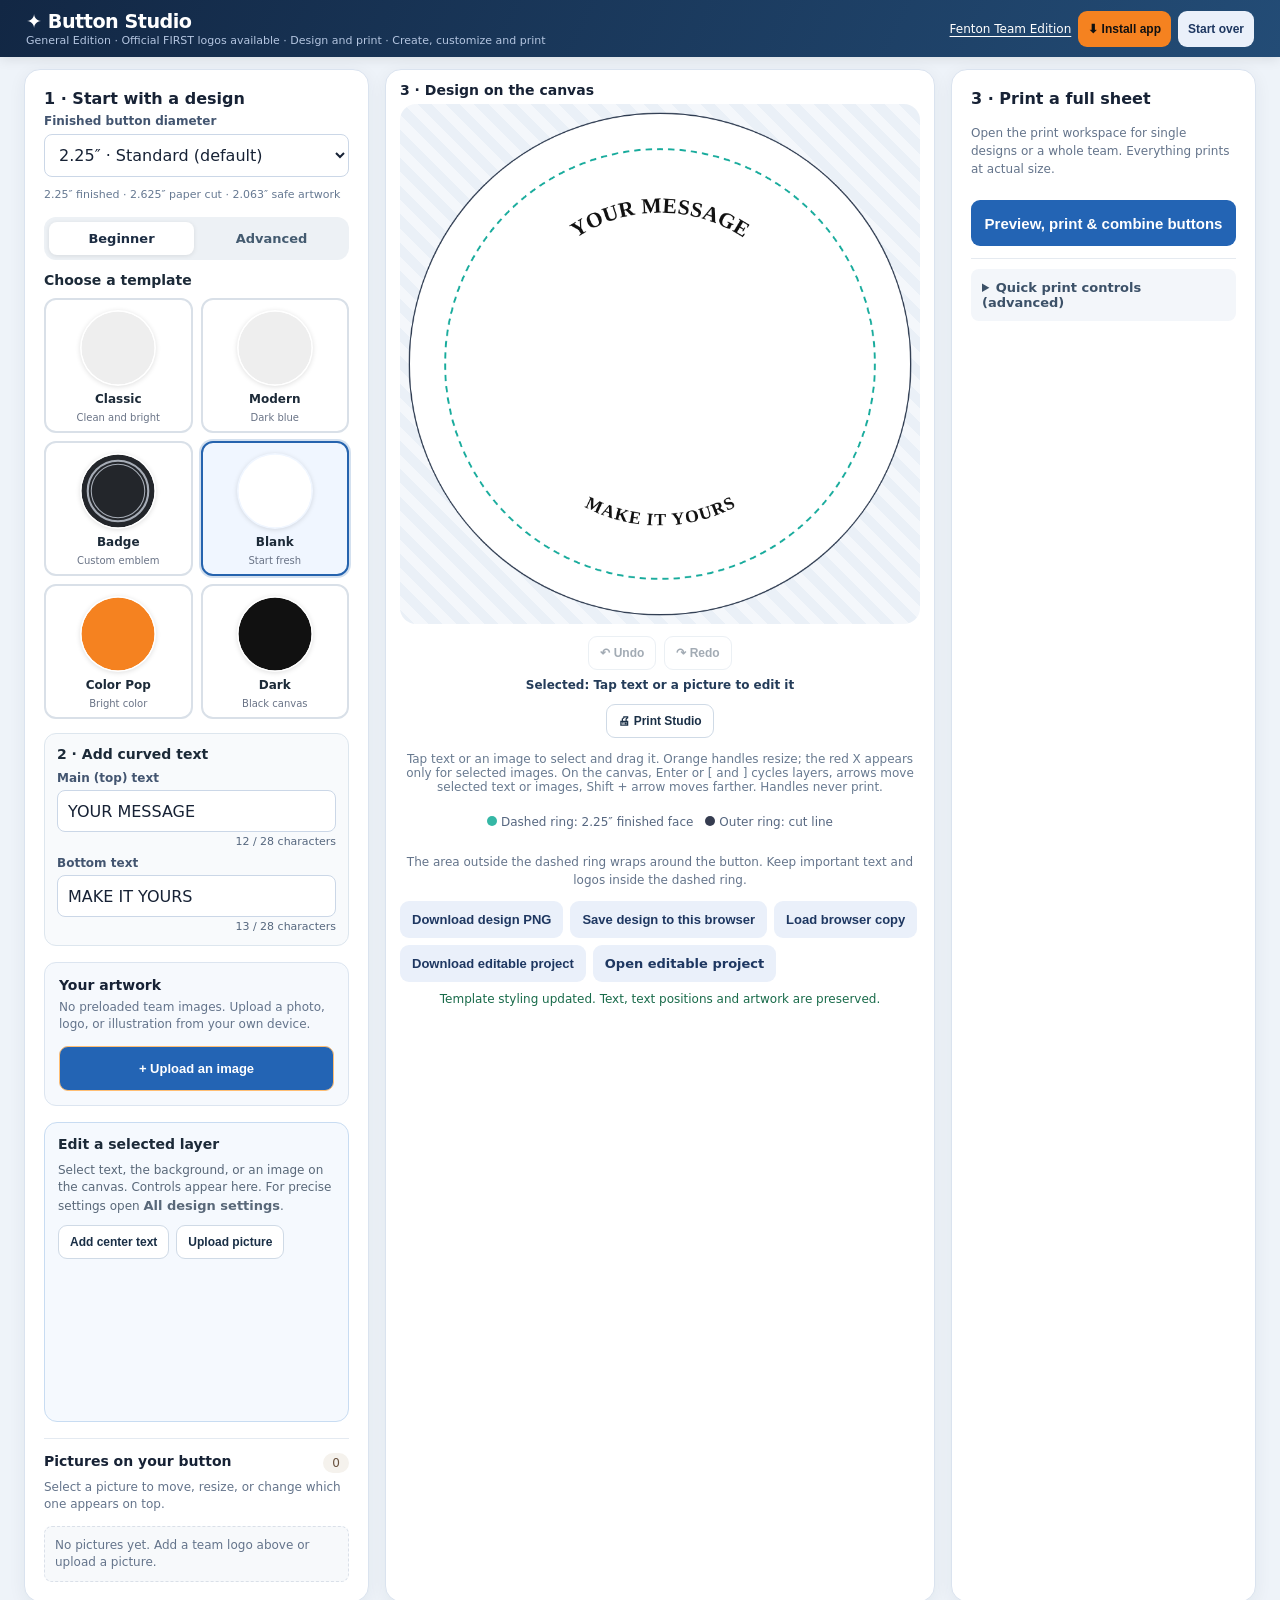
==== studio/index.html @ 6865d52f "Update tiger discovery UI assets and offline cache" ====
<!DOCTYPE html>
<html lang="en"><head><meta charset="UTF-8"><meta name="viewport" content="width=device-width,initial-scale=1"><title>Button Studio | Custom Button Designer</title><style>
:root{font-family:Inter,system-ui,-apple-system,Segoe UI,sans-serif;color:#172235;background:#f1f5fa}*{box-sizing:border-box}body{margin:0}header{background:#171717;color:white;padding:19px clamp(16px,4vw,56px);display:flex;justify-content:space-between;align-items:center;gap:12px}header b{font-size:22px;letter-spacing:-.5px}header small{display:block;color:#b4c5e0;margin-top:3px}.app{max-width:1380px;margin:auto;padding:24px;display:grid;grid-template-columns:320px minmax(340px,1fr) 300px;gap:18px}.panel{background:white;border:1px solid #dae3ef;border-radius:16px;padding:19px;box-shadow:0 4px 17px #102a4510}.panel h2{font-size:16px;margin:0 0 16px}.group{margin:0 0 16px}label{font-size:12px;font-weight:750;display:block;margin:0 0 6px;color:#435570}input,select{width:100%;font:inherit;border:1px solid #cbd7e7;border-radius:8px;background:#fff;padding:10px;color:#172235}input[type=color]{height:42px;padding:4px}input[type=range]{padding:0;accent-color:#3159d4}input[type=file]{font-size:12px}.cols{display:grid;grid-template-columns:1fr 1fr;gap:10px}.btn{border:0;border-radius:9px;padding:11px 12px;font-weight:750;cursor:pointer;font-size:13px;background:#eaf0fa;color:#1e3761}.btn.primary{background:#ee7800;color:#111}.btn.dark{background:#172c4c;color:#fff}.btn:focus-visible,input:focus-visible,select:focus-visible{outline:3px solid #89b4ff}.btn:hover{filter:brightness(.95)}.btn.full{width:100%}.buttons{display:grid;grid-template-columns:1fr 1fr;gap:8px}.hint{font-size:12px;line-height:1.5;color:#64748b}.previewPanel{text-align:center}.previewPanel h2{text-align:left}.canvasWrap{background:repeating-linear-gradient(45deg,#eaf0f7,#eaf0f7 10px,#f4f7fb 10px,#f4f7fb 20px);padding:22px;border-radius:16px;margin:0 auto 14px;max-width:535px}#editorCanvas{width:100%;max-width:480px;aspect-ratio:1/1;display:block;touch-action:none;cursor:grab;margin:auto}#editorCanvas:active{cursor:grabbing}.minirow{display:flex;justify-content:center;gap:12px;flex-wrap:wrap;font-size:12px;color:#566780;margin:12px}.dot{display:inline-block;width:10px;height:10px;border-radius:50%;margin-right:4px}.printpreview{width:100%;aspect-ratio:8.5/11;background:#fff;display:block;border:1px solid #d8e1ee;box-shadow:0 4px 12px #1424410d}.status{margin-top:12px;font-size:12px;line-height:1.5;color:#5e708a}.top-tools{display:flex;gap:7px;flex-wrap:wrap}.steps{margin:0;padding-left:20px;color:#50627a;line-height:1.7;font-size:13px}.fine{font-size:11px;color:#667992}hr{border:0;border-top:1px solid #e7ecf3;margin:18px 0}summary{font-size:13px;font-weight:700;cursor:pointer}details{margin:0 0 16px}#message{font-size:12px;min-height:16px;color:#196b4a;margin-top:10px}@media(max-width:1110px){.app{grid-template-columns:minmax(250px,310px) 1fr}.right{grid-column:1 / -1}.right .printpreview{max-width:400px;margin:auto}}@media(max-width:700px){.app{display:block;padding:12px}.panel{margin-bottom:13px}header{padding:15px}header b{font-size:18px}.canvasWrap{padding:10px}}

.cropOverlay{position:fixed;inset:0;background:#101827bb;z-index:20;display:none;align-items:center;justify-content:center;padding:18px}.cropOverlay.active{display:flex}.cropDialog{background:white;border-radius:16px;padding:20px;width:min(95vw,620px);max-height:95vh;overflow:auto}.cropDialog h2{margin:0 0 8px}.cropCanvas{width:100%;height:auto;object-fit:contain;background:#e9eef5;touch-action:none;cursor:crosshair;display:block}.cropActions{display:flex;justify-content:flex-end;gap:8px;margin-top:14px}
.edition-nav{display:flex;align-items:center;gap:10px;flex-wrap:wrap}.edition-link{color:#fff;text-decoration:underline;text-underline-offset:3px;font-size:12px}.edition-link:focus-visible{outline:3px solid #89b4ff;outline-offset:3px}</style><script>window.ButtonStudioEdition="general";</script><link rel="stylesheet" href="../phase1.css?v=20261101-all-screens"><link rel="stylesheet" href="../phase2.css?v=20261101d"><link rel="stylesheet" href="../phase3.css?v=20261101"><link rel="stylesheet" href="general.css?v=20261101"><meta name="theme-color" content="#171717"><meta name="apple-mobile-web-app-capable" content="yes"><meta name="apple-mobile-web-app-status-bar-style" content="default"><link rel="manifest" href="../manifest-general.json"><link rel="apple-touch-icon" href="../icons/icon-192.png"><link rel="icon" href="../icons/icon-192.png" type="image/png"><link rel="stylesheet" href="../pwa.css?v=20261101"></head><body data-studio-edition="general"><header><div><b>✦ Button Studio</b><small>General Edition · Official FIRST logos available · Design and print · Create, customize and print</small></div><div class="edition-nav"><a href="../" class="edition-link" title="Switch to the team-branded edition">Fenton Team Edition</a><button class="btn install-app-btn" type="button" id="installApp" aria-label="Install Button Studio">⬇ Install app</button><button class="btn" id="reset">Start over</button></div></header><main class="app"><section class="panel"><h2>1 · Create your button</h2><div class="group" id="buttonSizeControl"><label for="finishedSize">Finished button diameter</label><select id="finishedSize"><option value="1">1″</option><option value="1.25">1.25″</option><option value="1.5">1.5″</option><option value="1.75">1.75″</option><option value="2.25" selected>2.25″ · Standard (default)</option><option value="2.5">2.5″</option><option value="3">3″</option><option value="3.5">3.5″</option><option value="4">4″</option><option value="6">6″</option></select><p class="fine" id="buttonSizeDetails">2.25″ finished · 2.625″ paper cut · 2.063″ safe artwork</p></div><div class="group"><label for="theme">Starting design</label><select id="theme"><option value="paw">Classic · Blue</option><option value="tiger">Modern · Midnight</option><option value="titanium">Badge · White</option><option value="blank" selected>Blank · White</option><option value="orange">Solid Orange</option><option value="black">Solid Black</option></select></div><div class="group"><label for="headline">Main text</label><input id="headline" maxlength="28" value="YOUR MESSAGE"></div><div class="group"><label for="subline">Bottom text</label><input id="subline" maxlength="28" value="MAKE IT YOURS"></div><div class="group"><label for="centerText">Center text (optional)</label><input id="centerText" maxlength="18" value=""></div><div class="cols group"><div><label for="bgColor">Background</label><input id="bgColor" type="color" value="#111111"></div><div><label for="textColor">Text</label><input id="textColor" type="color" value="#ffffff"></div><div><label for="accentColor">Accent</label><input id="accentColor" type="color" value="#f58220"></div><div><label for="font">Font</label><select id="font"><option value="Arial Black">Bold</option><option value="Impact">Impact</option><option value="Georgia">Classic</option><option value="Arial">Simple</option><option value="Courier New">Tech</option></select></div></div><div class="group"><label for="centerLogoChoice">Center logo</label><select id="centerLogoChoice"><option value="none">None</option><option value="f">Letter F</option><option value="paw">Paw symbol</option><option value="t">Letter T</option></select></div><div class="group"><label for="borderStyle">Circle border</label><div class="cols"><select id="borderStyle"><option value="double">Double ring</option><option value="solid">Single ring</option><option value="dashed">Dashed ring</option><option value="none">No border</option></select><select id="borderColor"><option value="#111111">Black</option><option value="#ffffff">White</option><option value="#f58220">Orange</option></select></div></div><div class="group"><label for="centerSize">Center logo size <span id="centerSizeLabel">58%</span></label><input type="range" id="centerSize" min="15" max="125" value="58"></div><div class="group"><label for="firstLogo">Official FIRST logos</label><select id="firstLogo"><option value="">Choose a FIRST logo…</option><optgroup label="FIRST Brand"><option value="first">FIRST</option></optgroup><optgroup label="FIRST LEGO League"><option value="fll">FIRST LEGO League</option><option value="fll-challenge">FIRST LEGO League Challenge</option><option value="fll-explore">FIRST LEGO League Explore</option><option value="fll-discover">FIRST LEGO League Discover</option></optgroup><optgroup label="Other FIRST Programs"><option value="ftc">FIRST Tech Challenge</option><option value="frc">FIRST Robotics Competition</option></optgroup></select><p class="fine">Official FIRST artwork must stay unaltered, with clear space and readable contrast. <a href="https://www.firstinspires.org/brand/logos-guidelines?hsLang=en" target="_blank" rel="noopener noreferrer">Read FIRST branding and usage guidelines</a>.</p></div><div class="group"><label for="logo">Upload your own images</label><input type="file" id="logo" multiple accept="image/png,image/jpeg,image/webp,image/avif"><div class="fine">PNG with a transparent background works best. Image stays in your browser.</div></div><div class="group"><label for="imageLayer">Selected image layer</label><select id="imageLayer"><option value="">No uploaded images</option></select><div class="fine">Drop multiple files onto the circular canvas. Choose a layer to move, resize, crop, or remove it. Logo presets can also be moved.</div></div><div class="group"><button class="btn full" id="cropLogo" disabled>✂ Crop uploaded image</button></div><div class="group"><label for="logoSize">Logo size <span id="sizeLabel">52%</span></label><input type="range" id="logoSize" min="15" max="180" value="52"></div><div class="buttons"><button class="btn" id="centerLogo">Center logo</button><button class="btn" id="removeLogo">Remove logo</button></div><p class="hint">Drag and drop photos and logos from your computer onto the circle, then drag each layer to reposition. Everything is editable, including the starting graphics, text, colors, and layout.</p><details><summary>Fine-tune text sizes</summary><div class="group" style="margin-top:12px"><label for="topSize">Top text size</label><input id="topSize" type="range" min="20" max="56" value="34"></div><div class="group"><label for="bottomSize">Bottom text size</label><input id="bottomSize" type="range" min="16" max="48" value="28"></div><div class="group"><label for="middleSize">Center text size</label><input id="middleSize" type="range" min="20" max="72" value="52"></div></details></section><section class="panel previewPanel"><h2>2 · Preview your design</h2><div class="canvasWrap"><canvas id="editorCanvas" width="800" height="800" aria-label="Editable preview of the circular button"></canvas></div><div class="minirow"><span><i class="dot" style="background:#35b7a5"></i><span id="faceGuideLegend">Dashed ring: 2.25″ finished face</span></span><span><i class="dot" style="background:#353c50"></i>Outer ring: cut line</span></div><p class="hint">The area outside the dashed ring wraps around the button. Keep important text and logos inside the dashed ring.</p><div class="top-tools"><button class="btn" id="downloadPng">Download design PNG</button><button class="btn" id="saveProject">Save design to this browser</button><button class="btn" id="loadProject">Load browser copy</button><button class="btn" id="exportProject">Download editable project</button><label class="btn" style="display:inline-flex;align-items:center;margin:0;cursor:pointer">Open editable project<input id="importProject" type="file" accept=".json,application/json" style="display:none"></label></div><div id="message" aria-live="polite"></div></section><aside class="panel right"><h2>3 · Print a full sheet</h2><div class="group"><label for="cutSize">Paper cut-circle diameter (inches)</label><input id="cutSize" type="number" inputmode="decimal" min="1" max="8" step="0.001" value="2.625"><p class="hint">Cut size updates with the finished diameter. Customize for your machine and measure a test print.</p></div><div class="group"><label for="copies">Number of buttons</label><select id="copies"><option value="6">6 buttons</option><option value="9">9 buttons</option><option value="12">12 buttons</option><option value="18">18 buttons</option><option value="24">24 buttons</option><option value="36">36 buttons</option><option value="48">48 buttons</option></select></div><div class="group"><label><input id="faceGuide" type="checkbox" style="width:auto;vertical-align:middle;margin-right:5px"> Include faint face guide on printed sheets</label></div><canvas id="sheetPreview" class="printpreview" width="680" height="880" aria-label="Preview of one US letter sheet with repeated buttons"></canvas><p class="status" id="sheetStatus"></p><button class="btn primary full" id="downloadPdf">⬇ Download print-ready PDF</button><p class="hint">8.5 × 11 in US Letter paper. Print at <strong>100% / Actual size</strong>, not “Fit to page.”</p><hr><h2>Printing checklist</h2><ol class="steps"><li>Confirm your machine's cut diameter.</li><li>Download the PDF and print at 100% scale.</li><li>Measure one printed cut circle with a ruler.</li><li>Cut on the outside circles and assemble your buttons.</li></ol><p class="fine">Works offline after downloading this file. No student sign-in, server, or paid account required.</p></aside></main><div class="cropOverlay" id="cropOverlay" role="dialog" aria-modal="true" aria-label="Crop uploaded image"><div class="cropDialog"><h2>Crop image</h2><p class="hint">Drag to select the area you want to keep. Use the square option for a centered logo or leave it freeform.</p><div class="group"><label><input type="checkbox" id="squareCrop" style="width:auto;margin-right:6px" checked>Lock selection to a square</label></div><canvas id="cropCanvas" class="cropCanvas" width="800" height="500"></canvas><div class="cropActions"><button class="btn" id="cancelCrop">Cancel</button><button class="btn primary" id="applyCrop">Apply crop</button></div></div></div><script>
'use strict';
const $=id=>document.getElementById(id);let layers=[],selectedLayer=-1;let image=null, imageData='',logoX=.5,logoY=.5, dragging=false;
const editor=$('editorCanvas'),ctx=editor.getContext('2d'),preview=$('sheetPreview'),pctx=preview.getContext('2d');
const MAX_IMAGE_SIZE=180,MAX_CENTER_MARK_SIZE=125;
const tracked=['finishedSize','centerLogoChoice','borderStyle','borderColor','centerSize','theme','headline','subline','centerText','bgColor','textColor','accentColor','font','logoSize','topSize','bottomSize','middleSize','cutSize','copies','faceGuide'];
// Manufacturer reference sizes: ABM/Tecre common sizes; 2.5/4 supplier-specific.
const BUTTON_SIZES={
 '1':{cut:1.313,safe:.875},'1.25':{cut:1.629,safe:1.156},
 '1.5':{cut:1.837,safe:1.375},'1.75':{cut:2.088,safe:1.593},
 '2.25':{cut:2.625,safe:2.063},'2.5':{cut:2.8,safe:2.2},
 '3':{cut:3.451,safe:2.875},'3.5':{cut:4,safe:3.312},
 '4':{cut:4.5,safe:3.75},'6':{cut:6.656,safe:5.812}
};
function selectedSize(){const v=+$('finishedSize').value;return BUTTON_SIZES[String(v)]?v:2.25}
function selectedCut(){const v=+$('cutSize').value;return Number.isFinite(v)&&v>=selectedSize()&&v<=8?v:BUTTON_SIZES[String(selectedSize())].cut}
function safeInches(){return Math.min(BUTTON_SIZES[String(selectedSize())].safe,selectedSize()*.96)}
function updateSizeReadout(){
 const size=selectedSize(),cut=selectedCut(),safe=safeInches();
 $('buttonSizeDetails').textContent=size+'″ finished · '+cut+'″ paper cut · '+safe+'″ safe artwork';
 $('faceGuideLegend').textContent='Dashed ring: '+size+'″ finished face';
 $('cutSize').setCustomValidity(+$('cutSize').value<size?'Cut diameter must be at least the finished size.':'');
}
function selectFinishedSize(){const spec=BUTTON_SIZES[String(selectedSize())];$('cutSize').value=spec.cut;updateSizeReadout();render();}
const defaultTextLayout=()=>({top:{radius:.73,angle:0},bottom:{radius:.73,angle:0},middle:{x:.5,y:.84}});
let uxText=defaultTextLayout();let uxMark={x:.5,y:.5};
const themes={
paw:['#edf3fa','#17375e','#ffffff','YOUR MESSAGE','MAKE IT YOURS','','none','double','#17375e'],
tiger:['#102a43','#ffffff','#3b82f6','CREATE SOMETHING','ORIGINAL','','none','solid','#ffffff'],
titanium:['#ffffff','#1b3f57','#d5e6fb','YOUR CLUB','YOUR EVENT','★','none','double','#1b3f57'],
blank:['#ffffff','#111111','#2563eb','','','','none','none','#111111'],
orange:['#f58220','#111111','#ffffff','','','','none','none','#111111'],
black:['#111111','#ffffff','#3b82f6','','','','none','none','#ffffff']};
function drawCenter(c,m,f,fg,accent,kind,sz){if(kind==='none')return;c.save();c.translate(m,m);let z=f*sz/100;c.scale(z/100,z/100);c.fillStyle=fg;c.strokeStyle=accent;c.textAlign='center';c.textBaseline='middle';c.lineJoin='round';
if(kind==='f'){c.font='900 160px Arial Black,Arial';c.fillText('F',0,3)}
if(kind==='t'){c.lineWidth=8;c.beginPath();c.moveTo(-85,-88);c.lineTo(85,-88);c.lineTo(72,48);c.lineTo(0,94);c.lineTo(-72,48);c.closePath();c.stroke();c.font='900 131px Arial Black,Arial';c.fillText('T',0,0)}
if(kind==='paw'){for(const [x,y] of [[-60,-52],[-20,-78],[20,-78],[60,-52]]){c.beginPath();c.ellipse(x,y,20,30,0,0,Math.PI*2);c.fill()}c.beginPath();c.moveTo(-78,64);c.bezierCurveTo(-91,9,-50,-13,0,14);c.bezierCurveTo(50,-13,91,9,78,64);c.bezierCurveTo(50,93,31,77,0,84);c.bezierCurveTo(-31,77,-50,93,-78,64);c.fill()}c.restore()}
function state(){return {values:Object.fromEntries(tracked.map(id=>[id,$(id).type==='checkbox'?$(id).checked:$(id).value])),layers:layers.map(l=>({data:l.data,x:l.x,y:l.y,size:l.size,name:l.name})),imageData,logoX,logoY,textLayout:JSON.parse(JSON.stringify(uxText)),markPosition:{...uxMark}}}
function changeTheme(){const a=themes[$('theme').value]||themes.paw;['bgColor','textColor','accentColor'].forEach((k,i)=>$(k).value=a[i]);$('borderStyle').value=a[7];$('borderColor').value=a[8];render();setMessage('Template styling updated. Text, text positions and artwork are preserved.');}
function fitText(c,text,maxW,size,font){let s=size;c.font=`900 ${s}px ${font}`;while(s>12&&c.measureText(text).width>maxW){s-=1;c.font=`900 ${s}px ${font}`}return s}
function arcLetters(c,text,cx,cy,r,top,size,color,font,arcShift=0){
 if(!text)return;
 c.save();c.fillStyle=color;c.textAlign='center';c.textBaseline='middle';
 const chars=Array.from(text),maxArc=Math.PI*.88*r;
 let widths=[],total=0,fontsize=Math.min(size,56);
 // Shrink long labels instead of squeezing letters together or letting them collide at the sides.
 do{c.font='900 '+fontsize+'px '+font;widths=chars.map(ch=>c.measureText(ch).width+fontsize*.045);total=widths.reduce((a,b)=>a+b,0);if(total<=maxArc||fontsize<=11)break;fontsize-=1}while(true);
 let angle=-total/(2*r)+arcShift;
 for(let k=0;k<chars.length;k++){
  let step=widths[k]/r,at=angle+step/2;c.save();
  c.translate(cx+r*Math.sin(at),cy+(top?-r*Math.cos(at):r*Math.cos(at)));
  // Both lines read left-to-right, upright when the finished button is held upright.
  c.rotate(top?at:-at);c.fillText(chars[k],0,0);c.restore();angle+=step
 }c.restore()
}
function drawButton(c,w,{guides=false,cut=selectedCut()}={}){const m=w/2,r=w/2-2,f=r*selectedSize()/cut,fg=$('textColor').value,accent=$('accentColor').value;
c.clearRect(0,0,w,w);c.save();c.beginPath();c.arc(m,m,r,0,7);c.clip();c.fillStyle=$('bgColor').value;c.fillRect(0,0,w,w);
const st=$('borderStyle').value;if(st!=='none'){c.save();c.strokeStyle=$('borderColor').value;c.lineWidth=w*.009;if(st==='dashed')c.setLineDash([w*.028,w*.018]);c.beginPath();c.arc(m,m,f*.93,0,7);c.stroke();if(st==='double'){c.lineWidth=w*.004;c.beginPath();c.arc(m,m,f*.86,0,7);c.stroke()}c.restore()}
const hasMiddle=$('centerText').value.trim().length>0;const markSize=+$('centerSize').value;drawCenter(c,m+(uxMark.x-.5)*f*1.35,m+(uxMark.y-.5)*f*1.35-(hasMiddle?f*.12:0),f,fg,accent,$('centerLogoChoice').value,markSize);
for(const l of layers){if(!l.im.complete||!l.im.naturalWidth)continue;const z=f*1.25*l.size/100,x=m+(l.x-.5)*f*1.35,y=m+(l.y-.5)*f*1.35,rat=l.im.naturalWidth/l.im.naturalHeight,iw=rat>=1?z:z*rat,ih=rat>=1?z/rat:z;c.drawImage(l.im,x-iw/2,y-ih/2,iw,ih)}
let font=$('font').value;arcLetters(c,$('headline').value.trim(),m,m,f*uxText.top.radius,true,w*(+$('topSize').value)/800,fg,font,uxText.top.angle);
arcLetters(c,$('subline').value.trim(),m,m,f*uxText.bottom.radius,false,w*(+$('bottomSize').value)/800,fg,font,uxText.bottom.angle);
let txt=$('centerText').value.trim();if(txt){c.save();c.fillStyle=fg;c.textAlign='center';c.textBaseline='middle';let n=fitText(c,txt,f*1.12,w*(+$('middleSize').value)/800,font);c.font='900 '+n+'px '+font;c.fillText(txt,m+(uxText.middle.x-.5)*f*1.35,m+(uxText.middle.y-.5)*f*1.35);c.restore()}c.restore();
if(guides){c.strokeStyle='#2f3c51';c.lineWidth=2;c.beginPath();c.arc(m,m,r,0,7);c.stroke();c.save();c.setLineDash([10,8]);c.strokeStyle='#17ab9c';c.lineWidth=3;c.beginPath();c.arc(m,m,f,0,7);c.stroke();c.restore()}}
function sheetDisplayLayout(cut,amount){const base=sheetLayout(cut),n=Math.max(0,Math.min(base.count,Number(amount)||0)),cols=Math.min(base.cols,Math.max(1,Math.ceil(n/base.rows))),rows=Math.max(1,Math.ceil(n/cols));return {...base,cols,rows,x0:(8.5-cols*cut-(cols-1)*base.hgap)/2,y0:(11-rows*cut-(rows-1)*base.vgap)/2}}
function sheetLayout(cut){
 cut=Number(cut);
 if(!Number.isFinite(cut)||cut<=0||cut>8.0)throw Error('Invalid paper cut diameter');
 const margin=.18,gap=.12,pageW=8.5,pageH=11;
 const cols=Math.max(1,Math.floor((pageW-2*margin+gap)/(cut+gap)));
 const rows=Math.max(1,Math.floor((pageH-2*margin+gap)/(cut+gap)));
 if(cut>pageW-2*margin||cut>pageH-2*margin)throw Error('Cut diameter is too large for US Letter');
 const count=cols*rows;
 const hgap=cols>1?gap:0,vgap=rows>1?gap:0;
 const x0=(pageW-cols*cut-(cols-1)*hgap)/2;
 const y0=(pageH-rows*cut-(rows-1)*vgap)/2;
 return {cols,rows,count,cut,hgap,vgap,x0,y0};
}
function drawSheet(c,w,h,hires=false,limit=Infinity){let cut=selectedCut(),ly=sheetLayout(cut),shown=Math.min(ly.count,limit),placement=sheetDisplayLayout(cut,shown);c.fillStyle='#fff';c.fillRect(0,0,w,h);let dia=cut/8.5*w,img=document.createElement('canvas');img.width=hires?900:520;img.height=img.width;drawButton(img.getContext('2d'),img.width,{cut});for(let n=0;n<Math.min(ly.count,limit);n++){let col=n%placement.cols,row=Math.floor(n/placement.cols),x=(placement.x0+col*(cut+placement.hgap))/8.5*w,y=(placement.y0+row*(cut+placement.vgap))/11*h;c.drawImage(img,x,y,dia,dia);c.strokeStyle='#455063';c.lineWidth=hires?2:1;c.beginPath();c.arc(x+dia/2,y+dia/2,dia/2,0,Math.PI*2);c.stroke();if($('faceGuide').checked){c.save();c.strokeStyle='#9aa4b2';c.setLineDash([hires?9:4,hires?9:4]);c.lineWidth=hires?1.6:1;c.beginPath();c.arc(x+dia/2,y+dia/2,dia/2*selectedSize()/cut,0,Math.PI*2);c.stroke();c.restore()}}return ly}
function render(){updateSizeReadout();drawButton(ctx,editor.width,{guides:true,cut:selectedCut()});$('centerSizeLabel').textContent=$('centerSize').value+'%'+($('centerText').value.trim()&&+$('centerSize').value>90?' (may overlap text)':'');const ly=sheetLayout(selectedCut()),total=+$('copies').value,shown=Math.min(ly.count,total);drawSheet(pctx,preview.width,preview.height,false,shown);$('sheetStatus').textContent=`${shown} of ${total} buttons shown · ${Math.ceil(total/ly.count)} PDF page(s) · ${selectedSize()}″ finished / ${selectedCut()}″ cut`;$('sizeLabel').textContent=$('logoSize').value+'%'}
function setMessage(t){$('message').textContent=t}
for(let id of tracked){$(id).addEventListener('input',()=>{if(id==='theme')changeTheme();else if(id==='finishedSize')selectFinishedSize();else render()})}
function syncLayerUI(){let sel=$('imageLayer');sel.innerHTML='';layers.forEach((l,i)=>{let opt=document.createElement('option');opt.value=i;opt.textContent=(i+1)+'. '+l.name;sel.appendChild(opt)});if(!layers.length){let opt=document.createElement('option');opt.value='';opt.textContent='No uploaded images';sel.appendChild(opt);selectedLayer=-1}else{selectedLayer=Math.max(0,Math.min(selectedLayer,layers.length-1));sel.value=String(selectedLayer);$('logoSize').value=layers[selectedLayer].size}$('cropLogo').disabled=selectedLayer<0;render()}
function addImages(files){
const accept=['image/png','image/jpeg','image/webp','image/avif'];
const list=Array.from(files||[]);
for(const file of list){
 if(layers.length>=12){setMessage('Maximum 12 image layers. Remove an image before adding another.');break}
 if(!accept.includes(file.type)||file.size>8000000||!file.size){setMessage('Use PNG, JPEG, WebP or AVIF images under 8 MB.');continue}
 const reader=new FileReader();
 reader.onerror=()=>setMessage('Unable to read image file: '+file.name);
 reader.onload=()=>{
  const im=new Image();
  im.onerror=()=>setMessage('Image format could not be opened: '+file.name);
  im.onload=()=>{
   try{
    let max=1600,scale=Math.min(1,max/Math.max(im.naturalWidth,im.naturalHeight));
    if(!im.naturalWidth||!im.naturalHeight||im.naturalWidth*im.naturalHeight>100000000)throw Error('Image dimensions are too large.');
    let c=document.createElement('canvas');c.width=Math.max(1,Math.round(im.naturalWidth*scale));c.height=Math.max(1,Math.round(im.naturalHeight*scale));
    c.getContext('2d').drawImage(im,0,0,c.width,c.height);
    const data=c.toDataURL('image/png'),normalized=new Image();
    normalized.onload=()=>{if(layers.length>=12)return;layers.push({im:normalized,data,x:.5,y:.5,size:52,name:file.name.slice(0,60)});
     selectedLayer=layers.length-1;image=normalized;imageData=data;syncLayerUI();setMessage('Image added. Select its layer and drag to position.');};
    normalized.src=data;
   }catch(err){setMessage('Image could not be processed: '+err.message)}
  };im.src=reader.result;
 };reader.readAsDataURL(file)
}}
$('logo').addEventListener('change',e=>{addImages(e.target.files);e.target.value=''});
$('imageLayer').onchange=()=>{selectedLayer=+$('imageLayer').value;image=layers[selectedLayer]?.im||null;imageData=layers[selectedLayer]?.data||'';syncLayerUI()};
$('logoSize').addEventListener('input',()=>{if(selectedLayer>=0)layers[selectedLayer].size=+$('logoSize').value;render()});
$('removeLogo').onclick=()=>{if(selectedLayer>=0){layers.splice(selectedLayer,1);selectedLayer=layers.length-1;image=layers[selectedLayer]?.im||null;imageData=layers[selectedLayer]?.data||'';syncLayerUI()}else{$('centerLogoChoice').value='none';render()}};
$('centerLogo').onclick=()=>{if(selectedLayer>=0){layers[selectedLayer].x=layers[selectedLayer].y=.5}else{logoX=logoY=.5}render()};
editor.addEventListener('dragover',e=>{e.preventDefault();editor.style.outline='4px dashed #f58220'});
editor.addEventListener('dragleave',()=>editor.style.outline='');
editor.addEventListener('drop',e=>{e.preventDefault();editor.style.outline='';addImages(e.dataTransfer.files)});
// Interactive pointer selection, moving and resizing are supplied by phase1.js.
$('downloadPng').onclick=()=>{let c=document.createElement('canvas');c.width=c.height=1200;drawButton(c.getContext('2d'),1200,{cut:selectedCut()});downloadUrl(c.toDataURL('image/png'),'robotics-button-'+selectedSize()+'-inch.png')};function downloadUrl(url,name){let a=document.createElement('a');a.href=url;a.download=name;document.body.append(a);a.click();a.remove()}

function restoreProject(data){
if(!data||typeof data!=='object'||!data.values||typeof data.values!=='object')throw new Error('Invalid design file.');
uxText=data.textLayout&&data.textLayout.top&&data.textLayout.bottom&&data.textLayout.middle?{top:{radius:clamp(Number(data.textLayout.top.radius)||.73,.6,.78),angle:clamp(Number(data.textLayout.top.angle)||0,-.16,.16)},bottom:{radius:clamp(Number(data.textLayout.bottom.radius)||.73,.6,.78),angle:clamp(Number(data.textLayout.bottom.angle)||0,-.16,.16)},middle:{x:clamp(Number(data.textLayout.middle.x)||.5,.14,.86),y:clamp(Number(data.textLayout.middle.y)||.84,.15,.9)}}:defaultTextLayout();
uxMark=data.markPosition?{x:clamp(Number(data.markPosition.x)||.5,.12,.88),y:clamp(Number(data.markPosition.y)||.5,.12,.88)}:{x:.5,y:.5};
// Old projects did not store finishedSize and were authored for 2.5-inch buttons.
if(!Object.prototype.hasOwnProperty.call(data.values,'finishedSize'))$('finishedSize').value='2.5';
for(const [key,v] of Object.entries(data.values)){
 let el=$(key);if(!el||!tracked.includes(key))continue;
 if(el.type==='checkbox')el.checked=Boolean(v);else if(typeof v==='string'||typeof v==='number')el.value=String(v)
}
layers=[];selectedLayer=-1;image=null;imageData='';
const items=Array.isArray(data.layers)?data.layers.slice(0,12):[];
for(const item of items){
 if(!item||typeof item.data!=='string'||!item.data.startsWith('data:image/')||item.data.length>12000000)continue;
 let im=new Image();const layer={im,data:item.data,x:clamp(Number(item.x)||.5,0,1),y:clamp(Number(item.y)||.5,0,1),size:clamp(Number(item.size)||52,15,MAX_IMAGE_SIZE),name:String(item.name||'Image').slice(0,60)};
 im.onload=render;im.onerror=()=>setMessage('A saved image could not be decoded.');im.src=layer.data;layers.push(layer)
}
if(layers.length){selectedLayer=layers.length-1;image=layers[selectedLayer].im;imageData=layers[selectedLayer].data}
syncLayerUI();updateSizeReadout();render()
}
const clamp=(v,a,b)=>Math.max(a,Math.min(b,v));
$('saveProject').onclick=()=>{try{localStorage.setItem('generalButtonStudioDesign',JSON.stringify(state()));setMessage('Saved in this browser. For a reliable backup, also download an editable project.')}catch{setMessage('Browser storage is full. Use Download editable project instead.')}};
$('loadProject').onclick=()=>{try{const raw=localStorage.getItem('generalButtonStudioDesign');if(!raw){setMessage('No saved browser design found.');return}restoreProject(JSON.parse(raw));setMessage('Browser design restored.')}catch(e){setMessage('Could not open saved browser design: '+e.message)}};
$('exportProject').onclick=()=>{try{let blob=new Blob([JSON.stringify({version:2,...state()})],{type:'application/json'}),url=URL.createObjectURL(blob);downloadUrl(url,'button-studio-project.json');setTimeout(()=>URL.revokeObjectURL(url),30000);setMessage('Editable project downloaded. Save this JSON file to reuse your design.')}catch(e){setMessage('Unable to export design: '+e.message)}};
$('importProject').onchange=async e=>{let file=e.target.files[0];e.target.value='';if(!file)return;if(file.size>20000000){setMessage('Design file is too large. Maximum 20 MB.');return}
try{restoreProject(JSON.parse(await file.text()));setMessage('Editable design imported.')}catch(err){setMessage('Unable to load this design file: '+err.message)}};
$('reset').onclick=()=>{if(!confirm('Reset this design? Your saved browser copy will remain.'))return;$('theme').value='blank';changeTheme();image=null;imageData='';layers=[];selectedLayer=-1;syncLayerUI();logoX=logoY=.5;$('logo').value='';$('cropLogo').disabled=true;$('logoSize').value=52;render();setMessage('New design started.')};
// Image crop editor: selection coordinates are in actual image pixels for accurate exports.
let cropRect=null,cropDragging=false,cropStart=null;
const cropCanvas=$('cropCanvas'),cropCtx=cropCanvas.getContext('2d');
function cropMetrics(){let maxW=900,maxH=560,scale=Math.min(maxW/image.naturalWidth,maxH/image.naturalHeight,1);return {w:Math.max(1,Math.round(image.naturalWidth*scale)),h:Math.max(1,Math.round(image.naturalHeight*scale))}}
function paintCrop(){if(!image)return;let w=cropCanvas.width,h=cropCanvas.height;cropCtx.clearRect(0,0,w,h);cropCtx.drawImage(image,0,0,w,h);if(cropRect){let x=cropRect.x*w/image.naturalWidth,y=cropRect.y*h/image.naturalHeight,rw=cropRect.w*w/image.naturalWidth,rh=cropRect.h*h/image.naturalHeight;cropCtx.fillStyle='#0a142b88';cropCtx.fillRect(0,0,w,h);cropCtx.save();cropCtx.beginPath();cropCtx.rect(x,y,rw,rh);cropCtx.clip();cropCtx.drawImage(image,0,0,w,h);cropCtx.restore();cropCtx.strokeStyle='#fff';cropCtx.lineWidth=3;cropCtx.strokeRect(x,y,rw,rh)}}
function cropPoint(e){let r=cropCanvas.getBoundingClientRect();return{x:Math.max(0,Math.min(image.naturalWidth,(e.clientX-r.left)/r.width*image.naturalWidth)),y:Math.max(0,Math.min(image.naturalHeight,(e.clientY-r.top)/r.height*image.naturalHeight))}}
function setCropFromPoints(a,b){let dx=b.x-a.x,dy=b.y-a.y;if($('squareCrop').checked){let side=Math.min(Math.abs(dx),Math.abs(dy));dx=Math.sign(dx||1)*side;dy=Math.sign(dy||1)*side}let x=Math.min(a.x,a.x+dx),y=Math.min(a.y,a.y+dy);cropRect={x,y,w:Math.abs(dx),h:Math.abs(dy)};paintCrop()}
$('cropLogo').onclick=()=>{if(!image)return;let {w,h}=cropMetrics();cropCanvas.width=w;cropCanvas.height=h;let side=Math.min(image.naturalWidth,image.naturalHeight)*.9;cropRect={x:(image.naturalWidth-side)/2,y:(image.naturalHeight-side)/2,w:side,h:side};$('squareCrop').checked=true;$('cropOverlay').classList.add('active');paintCrop()};
$('cancelCrop').onclick=()=>{$('cropOverlay').classList.remove('active')};
cropCanvas.addEventListener('pointerdown',e=>{cropDragging=true;cropStart=cropPoint(e);cropCanvas.setPointerCapture(e.pointerId);cropRect=null;setCropFromPoints(cropStart,cropStart)});
cropCanvas.addEventListener('pointermove',e=>{if(cropDragging)setCropFromPoints(cropStart,cropPoint(e))});
cropCanvas.addEventListener('pointerup',e=>{if(cropDragging)setCropFromPoints(cropStart,cropPoint(e));cropDragging=false});
cropCanvas.addEventListener('pointercancel',()=>{cropDragging=false});
$('squareCrop').onchange=()=>{if(cropRect&&$('squareCrop').checked){let side=Math.min(cropRect.w,cropRect.h);cropRect.w=side;cropRect.h=side;paintCrop()}};
$('applyCrop').onclick=()=>{if(!image||!cropRect||cropRect.w<3||cropRect.h<3){setMessage('Select a larger crop area first.');return}let x=Math.round(cropRect.x),y=Math.round(cropRect.y),w=Math.min(image.naturalWidth-x,Math.round(cropRect.w)),h=Math.min(image.naturalHeight-y,Math.round(cropRect.h));let out=document.createElement('canvas');out.width=w;out.height=h;out.getContext('2d').drawImage(image,x,y,w,h,0,0,w,h);let url=out.toDataURL('image/png');let im=new Image();im.onload=()=>{image=im;imageData=url;if(selectedLayer>=0){layers[selectedLayer].im=im;layers[selectedLayer].data=url;layers[selectedLayer].x=layers[selectedLayer].y=.5}logoX=logoY=.5;$('cropOverlay').classList.remove('active');render();setMessage('Image cropped. The new crop is included in PNG and PDF downloads.')};im.src=url};
// Tiny dependency-free PDF writer. Embeds exact-size US Letter page JPEGs into PDF as image XObjects.
function pdfFromJpegs(jpegs){let parts=[],off=0,offsets=[0];const enc=new TextEncoder();function add(bytes){parts.push(bytes);off+=bytes.length}function txt(s){add(enc.encode(s))}function obj(id,prefix,bytes=null,suffix=''){offsets[id]=off;txt(`${id} 0 obj\n${prefix}`);if(bytes)add(bytes);txt(`${suffix}\nendobj\n`)}
let n=jpegs.length,objects=2+n*3;txt('%PDF-1.4\n');obj(1,'<< /Type /Catalog /Pages 2 0 R >>');let kids=jpegs.map((_,i)=>`${3+i*3} 0 R`).join(' ');obj(2,`<< /Type /Pages /Count ${n} /Kids [ ${kids} ] >>`);jpegs.forEach(({bytes,w,h},i)=>{let pid=3+i*3,imgid=pid+1,contentid=pid+2;obj(pid,`<< /Type /Page /Parent 2 0 R /MediaBox [0 0 612 792] /Resources << /XObject << /Im${i} ${imgid} 0 R >> >> /Contents ${contentid} 0 R >>`);obj(imgid,`<< /Type /XObject /Subtype /Image /Width ${w} /Height ${h} /ColorSpace /DeviceRGB /BitsPerComponent 8 /Filter /DCTDecode /Length ${bytes.length} >>\nstream\n`,bytes,'\nendstream');let content=enc.encode(`q\n612 0 0 792 0 0 cm\n/Im${i} Do\nQ\n`);obj(contentid,`<< /Length ${content.length} >>\nstream\n`,content,'endstream')});let xref=off;txt(`xref\n0 ${objects+1}\n0000000000 65535 f \n`);for(let i=1;i<=objects;i++)txt(`${String(offsets[i]).padStart(10,'0')} 00000 n \n`);txt(`trailer\n<< /Size ${objects+1} /Root 1 0 R >>\nstartxref\n${xref}\n%%EOF`);return new Blob(parts,{type:'application/pdf'})}
$('downloadPdf').onclick=()=>{
const btn=$('downloadPdf');if(btn.disabled)return;btn.disabled=true;btn.textContent='Preparing PDF…';
try{let ly=sheetLayout(selectedCut()),num=+$('copies').value,pages=Math.ceil(num/ly.count),jpegs=[];
if(!num||pages>100)throw new Error('Invalid print quantity.');
if(layers.some(l=>!l.im.complete||!l.im.naturalWidth))throw new Error('An image is still loading. Please try again.');
for(let p=0;p<pages;p++){let c=document.createElement('canvas');c.width=1700;c.height=2200;let count=Math.min(ly.count,num-p*ly.count);drawSheet(c.getContext('2d'),c.width,c.height,true,count);
let encoded=c.toDataURL('image/jpeg',.92).split(',')[1],binary=atob(encoded),bytes=new Uint8Array(binary.length);
for(let i=0;i<binary.length;i++)bytes[i]=binary.charCodeAt(i);jpegs.push({bytes,w:c.width,h:c.height})}
let pdf=pdfFromJpegs(jpegs),url=URL.createObjectURL(pdf);downloadUrl(url,'button-studio-'+selectedSize()+'-inch-buttons.pdf');
setTimeout(()=>URL.revokeObjectURL(url),30000);setMessage('Downloaded '+num+' buttons at '+selectedSize()+'″ finished and '+selectedCut()+'″ cut on '+pages+' page(s). Print at Actual Size / 100% and measure one circle.');
}catch(err){console.error(err);setMessage('PDF export failed: '+err.message)}
finally{btn.disabled=false;btn.textContent='⬇ Download print-ready PDF'}};
$('firstLogo').addEventListener('change',e=>{const key=e.target.value;e.target.value='';if(!key)return;const official=['first','fll','fll-challenge','fll-explore','fll-discover','ftc','frc'];if(!official.includes(key))return;if(layers.length>=12){setMessage('Maximum 12 image layers.');return}const im=new Image();im.onload=()=>{const cv=document.createElement('canvas');cv.width=im.naturalWidth;cv.height=im.naturalHeight;cv.getContext('2d').drawImage(im,0,0);const data=cv.toDataURL('image/png');const loaded=new Image();loaded.onload=()=>{layers.push({im:loaded,data,x:.5,y:.5,size:54,name:'Official FIRST: '+key,official:true});selectedLayer=layers.length-1;image=loaded;imageData=data;syncLayerUI();setMessage('FIRST logo added. Preserve its colors and proportions.');};loaded.src=data};im.onerror=()=>setMessage('Unable to load FIRST logo. Please check your connection.');im.src='../logos/first/'+key+'.png'});
changeTheme();</script><script src="../phase1.js?v=20261101" defer></script><script src="../phase2.js?v=20261101d" defer></script><script src="../phase3.js?v=20261101" defer></script><script src="../pwa.js?v=20261101" defer></script></body></html>
---- phase1.css ----
/* Phase 1 — student-first editing */
:root{--fenton-orange:#f58220;--fenton-black:#171717;--focus:#1e6cc7}
header{box-shadow:0 2px 12px #00000019}
.app{grid-template-columns:minmax(270px,345px) minmax(360px,1fr) minmax(270px,305px);gap:16px}
#editorCanvas{cursor:crosshair}
#editorCanvas.is-moving{cursor:grabbing}
#editorCanvas:focus-visible{outline:3px solid var(--focus);outline-offset:3px}
.studio-panel-title{margin-bottom:6px!important}
.template-section>h3,.quick-panel>h3{font-size:14px;margin:0 0 10px;color:#1c2a38}
.template-grid{display:grid;grid-template-columns:repeat(2,minmax(0,1fr));gap:8px}
.template-card{font-family:inherit;border:2px solid #d9e0e8;border-radius:12px;padding:10px 8px 8px;text-align:center;background:white;cursor:pointer;display:grid;justify-items:center;gap:6px;min-height:122px;color:#1c2a38;font-weight:700;font-size:12px;transition:border-color .15s,background .15s}
.template-card:hover{border-color:#f58220;background:#fff8ef}
.template-card[aria-pressed="true"]{border-color:#e87408;background:#fff5e9;box-shadow:0 0 0 2px #f5822033}
.template-card:focus-visible,.studio-tool:focus-visible,.quick-panel button:focus-visible,.quick-panel input:focus-visible{outline:3px solid #317fc7;outline-offset:2px}
.template-thumb{width:76px;height:76px;display:grid;place-items:center;border-radius:50%;box-shadow:0 1px 5px #00000020;overflow:hidden}
.template-thumb svg{width:100%;height:100%}
.template-card small{display:block;font-size:10px;font-weight:500;color:#697386}
.quick-panel{margin-top:16px;border:1px solid #f7c28b;background:#fffaf5;border-radius:13px;padding:13px}
.quick-panel [hidden]{display:none!important}
.quick-panel label{font-size:12px;margin-top:9px}
.quick-panel input:not([type="checkbox"]),.quick-panel select{padding:9px;background:white;width:100%}
.quick-panel input[type=range]{padding:0;accent-color:#ec7b16}
.quick-actions{display:flex;gap:7px;flex-wrap:wrap;margin-top:10px}
.quick-actions button,.studio-tool{background:#fff;border:1px solid #cfdae6;border-radius:9px;padding:9px 11px;font-size:12px;font-weight:700;color:#1a2f46;cursor:pointer}
.quick-actions button:hover,.studio-tool:hover{border-color:#f58220;background:#fff7ee}
.quick-panel p{font-size:12px;color:#596879;line-height:1.45;margin:6px 0 8px}
.quick-panel strong{font-size:13px}
.quick-field{margin-top:8px}
.quick-field output{font-size:11px;color:#687b8f;margin-left:5px}
.quick-panel .danger{color:#a82925;border-color:#eecccb}
#advancedTools{margin-top:15px;border-top:1px solid #e7ebf0;padding-top:13px}
#advancedTools summary{font-size:13px;color:#2b4863;padding:9px;background:#f2f5f8;border-radius:9px}
#advancedTools[open] summary{margin-bottom:16px}
.studio-toolbar{display:flex;gap:8px;flex-wrap:wrap;justify-content:center;align-items:center;margin-bottom:12px}
.studio-toolbar .studio-tool:disabled{cursor:not-allowed;opacity:.4}
.studio-canvas-hint{font-size:12px;color:#687a90;margin:6px 0 12px}
#selectedName{font-size:12px;color:#3a526e;font-weight:600;min-height:18px}
.previewPanel{min-width:0}
#message{min-height:22px}
@media(max-width:1150px){.app{grid-template-columns:minmax(270px,345px) minmax(350px,1fr)}.right{grid-column:1/-1}}
@media(max-width:760px){.app{display:flex;flex-direction:column;padding:12px}.previewPanel{order:1}.app>section.panel:first-child{order:2}.right{order:3}.canvasWrap{max-width:520px}.template-grid{grid-template-columns:repeat(3,minmax(0,1fr))}.template-card{min-height:105px;padding:6px 3px}.template-thumb{width:min(64px,100%);height:auto;aspect-ratio:1}}
@media(max-width:420px){.template-grid{grid-template-columns:repeat(2,minmax(0,1fr))}.studio-toolbar{gap:5px}.studio-tool{padding:8px}}
@media(prefers-reduced-motion:reduce){.template-card{transition:none}}

/* Canvas-level image editing controls for mouse, touch and keyboard. */
.canvas-image-actions{display:flex;flex-wrap:wrap;align-items:center;justify-content:center;gap:8px;margin:0 auto 12px;padding:10px;border:1px solid #e4b88b;background:#fff7ed;border-radius:12px;max-width:535px}
.canvas-image-actions[hidden]{display:none!important}
.canvas-image-actions span{font-size:12px;font-weight:750;color:#67421f;margin-right:4px}
.canvas-image-actions button{cursor:pointer;border:1px solid #bcc8db;background:#fff;padding:9px 12px;border-radius:8px;color:#172235;font-weight:700;min-height:40px}
.canvas-image-actions button.danger{border-color:#d32929;color:#aa2020}
.canvas-image-actions button:focus-visible{outline:3px solid #e66d08;outline-offset:2px}

/* Keep beginner text editing visible and stop selection-panel layout shifts. */
.studio-curved-text{margin-top:14px;padding:12px;border:1px solid #dde6ee;border-radius:12px;background:#f8fafc}
.studio-curved-text h3{margin:0 0 9px;font-size:14px;color:#1c2a38}
.studio-curved-text label{margin:7px 0 5px}
.studio-curved-text input{width:100%;min-height:42px}
.studio-curved-text output,.text-counter{display:block;text-align:right;margin-top:3px;font-size:11px;color:#56677e}
.quick-panel{min-height:300px}
#historyFeedback{min-height:30px;margin:0 auto 8px;max-width:535px;font-size:13px;font-weight:750;color:#2f4a69;background:#eef5fd;border-left:3px solid #6792c6;border-radius:6px;padding:5px 12px;visibility:hidden}
#historyFeedback:not(:empty){visibility:visible}
#selectedName{flex-basis:100%;font-weight:750;color:#243c59}
.design-warnings{font-size:12px;text-align:left;line-height:1.5;color:#714512;background:#fff6e5;border-radius:8px;min-height:0;margin-top:10px}
.design-warnings:not(:empty){padding:9px;border:1px solid #e9c98d}

/* Compact mobile header and preview-first canvas: the button stays above the fold.
   Editing controls remain accessible immediately below the preview. */
@media(max-width:700px){
 body>header{padding:8px 11px;gap:6px 9px}
 body>header b{font-size:16px;letter-spacing:-.3px}
 body>header small{display:none}
 body>header .edition-nav{gap:5px}
 body>header .edition-link{font-size:11px}
 body>header .btn{padding:7px 9px;min-height:34px;font-size:11px}
 body>header .install-app-btn{min-height:34px}
 .app{padding:6px 8px 12px}
 .editor-tabs{padding:3px 0 6px;gap:5px}
 .editor-tabs button{min-height:42px;padding:8px 4px}
 .app>.previewPanel{display:flex;flex-direction:column;align-items:stretch;padding:9px 10px;margin-bottom:10px}
 .previewPanel>h2{order:-2;font-size:14px;margin:0 0 5px}
 .previewPanel>.canvasWrap{
  order:-1;
  width:min(100%,max(150px,calc(100svh - 235px)));
  max-width:535px;
  padding:6px;
  margin:0 auto 6px;
 }
 .previewPanel #editorCanvas{width:100%;max-width:none;height:auto}
 .previewPanel .studio-toolbar{margin:5px 0 8px}
 .previewPanel #historyFeedback:empty{display:none}
 .previewPanel #selectedName{font-size:11px}
 .previewPanel .studio-canvas-hint{margin:6px 0 9px}
}

/* Above-the-fold editor at tablet, laptop and desktop widths.
   Mirrors the phone preview-first flow without changing artwork or print dimensions. */
@media(min-width:701px){
 body>header{padding:10px clamp(12px,2.2vw,26px);gap:8px}
 body>header b{font-size:clamp(17px,1.5vw,20px)}
 body>header small{font-size:11px;margin-top:1px}
 body>header .edition-nav{gap:7px}
 body>header .btn{padding:8px 10px;min-height:36px;font-size:12px}
 body>header .install-app-btn{min-height:36px}
 .app{padding-top:12px;row-gap:8px}
 .editor-tabs{padding:4px 0 7px}
 .editor-tabs button{padding:9px 12px;min-height:42px}
 .app>.previewPanel{
  display:flex;
  flex-direction:column;
  align-items:stretch;
  padding:12px 14px;
  top:60px;
 }
 .previewPanel>h2{order:-2;font-size:14px;margin:0 0 6px}
 .previewPanel>.canvasWrap{
  order:-1;
  width:min(100%,535px,max(140px,calc(100svh - 235px)));
  padding:8px;
  margin:0 auto 7px;
 }
 .previewPanel #editorCanvas{width:100%;max-width:none;height:auto}
 .previewPanel .studio-toolbar{margin:5px 0 8px}
 .previewPanel #historyFeedback:empty{display:none}
 .previewPanel .studio-canvas-hint{margin:6px 0 9px}
}

/* 701–760px inherited a stacked layout from the older tablet stylesheet.
   Restore the actual two-column editor here, so the design panel does not
   push the preview down below the fold at this transitional breakpoint. */
@media(min-width:701px) and (max-width:760px){
 body[data-studio-edition="fenton"] .app{
  display:grid;
  grid-template-columns:minmax(245px,330px) minmax(0,1fr);
 }
 body[data-studio-edition="fenton"] .editor-tabs{
  grid-column:1/-1;
  grid-row:1;
  width:100%;
 }
 body[data-studio-edition="fenton"] .app>.previewPanel{
  grid-column:2;
  grid-row:2;
  order:0;
 }
 body[data-studio-edition="fenton"] #designTools,
 body[data-studio-edition="fenton"] #sideTools{
  grid-column:1;
  grid-row:2;
  order:0;
 }
}
---- phase2.css ----
/* Phase 2 student visual library and layers */
.studio-modes{display:flex;gap:5px;background:#edf1f5;padding:5px;border-radius:12px;margin:12px 0}
.studio-modes button{flex:1;border:0;border-radius:8px;background:transparent;padding:9px 8px;font:inherit;font-size:13px;font-weight:750;color:#445b70;cursor:pointer}
.studio-modes button[aria-pressed="true"]{background:#fff;box-shadow:0 1px 5px #00000018;color:#1c2c42}
.studio-modes button:focus-visible{outline:3px solid #317fc7}
.studio-logo-library,.studio-layers{margin-top:16px;padding-top:14px;border-top:1px solid #e4eaf1}
.studio-logo-library h3,.studio-layers h3{font-size:14px;margin:0 0 4px}
.studio-logo-library p,.studio-layers p{font-size:12px;color:#64748b;margin:6px 0 12px;line-height:1.45}
.studio-logo-library label{margin-bottom:5px}
.studio-logo-library input[type="search"]{width:100%;margin-bottom:12px;min-height:40px}
.studio-logo-group{margin-bottom:12px}
.studio-logo-group h4{font-size:12px;color:#3e5066;margin:8px 0}
.studio-logo-grid{display:grid;grid-template-columns:repeat(2,minmax(0,1fr));gap:7px}
.studio-logo-card{display:flex;flex-direction:column;gap:4px;align-items:center;justify-content:flex-start;min-width:0;padding:8px 5px;border:1px solid #d8e0eb;background:#fff;border-radius:11px;cursor:pointer;color:#263348;font:inherit;min-height:108px}
.studio-logo-card img{width:100%;height:60px;object-fit:contain;border-radius:5px;background:#f5f6f8}
.studio-logo-card span{font-size:11px;font-weight:750;line-height:1.15;text-align:center;overflow-wrap:anywhere}
.studio-logo-card small{font-size:10px;color:#6e7c8a}
.studio-logo-card:hover{border-color:#f58220;background:#fff8f1}
.studio-logo-card:focus-visible,.studio-upload:focus-visible,.studio-layer-row button:focus-visible{outline:3px solid #317fc7;outline-offset:2px}
.studio-logo-card[hidden],.studio-logo-group[hidden],#uxLogoEmpty[hidden]{display:none!important}
.studio-upload{width:100%;background:#fff4e6;border:1px solid #ffbe73;border-radius:9px;font-size:13px;font-weight:700;cursor:pointer;padding:12px;color:#7d460b}
.studio-layers-head{display:flex;justify-content:space-between;align-items:center;gap:12px}
.studio-layers-head span{background:#f5f2ed;border-radius:99px;padding:3px 9px;font-size:12px;color:#68513e}
.studio-layer-list{display:grid;gap:6px}
.studio-layer-row{display:flex;gap:5px;align-items:stretch;background:#fff;border:1px solid #dfe6ef;border-radius:9px;padding:4px}
.studio-layer-select{display:flex;align-items:center;gap:8px;text-align:left;flex:1;min-width:0;padding:4px;border:1px solid transparent;background:transparent;border-radius:7px;cursor:pointer}
.studio-layer-select[aria-pressed="true"]{background:#fff1e1;border-color:#ed8a32}
.studio-layer-select img{width:34px;height:34px;object-fit:contain;border-radius:4px;background:#f5f6f8;flex-shrink:0}
.studio-layer-select span{font-size:11px;font-weight:650;white-space:nowrap;text-overflow:ellipsis;overflow:hidden}
.studio-layer-arrows{display:flex;gap:3px}
.studio-layer-arrows button{font-size:16px;cursor:pointer;background:#f1f4f7;color:#314458;border:0;border-radius:7px;min-width:30px}
.studio-layer-arrows button:disabled{opacity:.28;cursor:not-allowed}
.studio-no-layers{margin:0!important;background:#f7f9fb;border:1px dashed #dae0e9;border-radius:8px;padding:10px}
#advancedTools[hidden]{display:none!important}
@media(max-width:760px){.studio-logo-grid{grid-template-columns:repeat(3,minmax(0,1fr))}.studio-logo-card{min-height:108px}}
@media(max-width:430px){.studio-logo-grid{grid-template-columns:repeat(2,minmax(0,1fr))}}

/* Generated image gallery: filters, result status and resilient thumbnails */
.studio-logo-library #uxLogoCategory{width:100%;margin-bottom:9px;padding:10px;background:#fff;border:1px solid #ccd6e4;border-radius:8px;font-size:13px}
.studio-logo-library #uxLogoSearch{margin-bottom:10px}
.studio-logo-results{font-size:11px;color:#49647f;margin:2px 0 12px;min-height:17px}
.studio-logo-card img[hidden]{display:none}
.studio-logo-card.studio-logo-broken::before{content:"Image unavailable";font-size:10px;display:grid;place-items:center;min-height:60px;color:#925a2e}
.studio-logo-card:disabled{cursor:wait;opacity:.65}
#uxLogoEmpty{padding:12px;background:#fff8ee;color:#794e20;border-radius:8px;font-size:12px}
.studio-logo-group h4{border-bottom:1px solid #edf0f4;padding-bottom:5px}

/* Team name and color choices in the searchable logo gallery */
.team-logo-choice{min-width:0;display:flex;flex-direction:column;gap:6px;padding:5px;border:1px solid #e3e8ed;border-radius:10px}
.team-logo-choice .studio-logo-card{width:100%;border:0}
.team-logo-choice label{display:flex;gap:6px;align-items:center;justify-content:space-between;font-size:12px;font-weight:650;color:#263544}
.team-logo-choice .team-logo-color{max-width:110px;min-width:75px;padding:6px 5px;border:1px solid #aebed0;border-radius:6px;background:#fff;color:#101820}
.team-logo-choice select:focus-visible{outline:3px solid #f58220;outline-offset:2px}

/* Team previews use a contrasting surface so White is never mistaken for a blank image. */
.team-logo-choice .studio-logo-card img{background:#fff0d6;transition:background-color .16s ease}
.team-logo-choice[data-logo-color="white"] .studio-logo-card img{background:#263244}
.team-logo-choice[data-logo-color="orange"] .studio-logo-card img{background:#263244}
.team-logo-choice[data-logo-color="black"] .studio-logo-card img{background:#f9d7a6}
.team-logo-choice .studio-logo-card small{white-space:normal}

/* Reviewed public-use artwork sits in the same filter and thumbnail grid as team logos. */
.studio-logo-group[data-category="Public Images"] .studio-logo-card img{height:80px;background:#f4f7f8}
.studio-logo-group[data-category="Public Images"] .studio-logo-card small{color:#276d50;font-weight:650}

/* Curated public-use artwork gets the same per-card color controls as team logos. */
.public-art-choice{min-width:0;display:flex;flex-direction:column;gap:6px;padding:5px;border:1px solid #e3e8ed;border-radius:10px}
.public-art-choice .studio-logo-card{width:100%;border:0}
.public-art-choice label{display:flex;gap:6px;align-items:center;justify-content:space-between;font-size:12px;font-weight:650;color:#263544}
.public-art-choice .public-art-color{max-width:110px;min-width:80px;padding:6px 5px;border:1px solid #aebed0;border-radius:6px;background:#fff;color:#101820}
.public-art-choice .public-art-color:focus-visible{outline:3px solid #317fc7;outline-offset:2px}
.public-art-choice .studio-logo-card img{background:#f4f7f8;transition:background-color .16s ease}
.public-art-choice[data-art-color="white"] .studio-logo-card img,.public-art-choice[data-art-color="orange"] .studio-logo-card img{background:#263244}
.public-art-choice[data-art-color="black"] .studio-logo-card img{background:#f9d7a6}

/* One-tap, teacher-curated tiger artwork discovery for button-making groups. */
.studio-tiger-shortcuts{
 display:flex;align-items:stretch;flex-wrap:wrap;gap:6px;
 padding:9px;margin:0 0 12px;border:1px solid #f4d2a7;
 background:#fff8ef;border-radius:10px;
}
.studio-tiger-shortcuts>span{flex-basis:100%;font-size:12px;font-weight:800;color:#63441d}
.studio-tiger-shortcuts button{
 font:inherit;font-size:12px;font-weight:750;min-height:39px;
 border:1px solid #c8d5e2;border-radius:8px;background:#fff;
 color:#253e58;padding:7px 10px;cursor:pointer;
}
.studio-tiger-shortcuts button[aria-pressed="true"]{
 background:#f58220;color:#171717;border-color:#b35a13;
}
.studio-tiger-shortcuts button:focus-visible{outline:3px solid #317fc7;outline-offset:2px}
---- phase3.css ----
/* Phase 3 print workspace: separate design from production */
#openPrintStudio{margin:10px 0 12px;font-size:15px;min-height:46px}
#legacyPrint{border-top:1px solid #e5eaf0;padding-top:10px}
#legacyPrint summary{background:#f3f6fa;border-radius:8px;padding:11px;color:#3c5168}
#legacyPrint[open] summary{margin-bottom:14px}
#printWorkspace{border:0;border-radius:18px;padding:0;width:min(1100px,96vw);max-width:1100px;max-height:min(92vh,1000px);background:#fff;color:#182638;box-shadow:0 24px 70px #0004;overflow:auto}
#printWorkspace::backdrop{background:#101720bb}
#printWorkspace .ps-heading{display:flex;align-items:center;justify-content:space-between;gap:16px;padding:18px 24px;background:#171717;color:#fff}
#printWorkspace .ps-heading h2{font-size:22px;margin:0}
#printWorkspace .ps-heading p{font-size:12px;margin:5px 0 0;color:#d0d9e7}
#psClose{border:1px solid #7e8792;background:#2e2e2e;color:#fff;border-radius:9px;width:40px;height:40px;font-size:20px;cursor:pointer}
.ps-tabs{display:flex;gap:8px;padding:14px 24px 0;border-bottom:1px solid #dbe2eb}
.ps-tabs button{background:#edf1f6;border:1px solid #d4dce7;padding:11px 16px;font-size:14px;font-weight:750;color:#465b71;border-radius:9px 9px 0 0;cursor:pointer}
.ps-tabs button[aria-selected=true]{background:#fff;color:#101d30;border-bottom-color:#fff;box-shadow:inset 0 3px 0 #f58220}
.ps-layout{display:grid;grid-template-columns:minmax(290px,390px) minmax(340px,1fr);gap:24px;padding:22px 24px 26px}
.ps-options,.ps-preview{min-width:0}
.ps-common{margin-bottom:18px}
.ps-common label,.ps-options label{font-size:12px;font-weight:750;display:block;margin:0 0 6px;color:#41516a}
.ps-options select,.ps-options input[type=number]{width:100%;background:#fff;border:1px solid #cbd7e7;border-radius:9px;padding:10px;min-height:43px;font-size:14px}
.ps-options button:focus-visible,.ps-tabs button:focus-visible,#psClose:focus-visible,.ps-queue button:focus-visible{outline:3px solid #317fc7;outline-offset:2px}
.ps-options h3,.ps-preview h3{font-size:15px;margin:18px 0 8px}
.ps-options #psSingle[hidden],.ps-options #psMixed[hidden],#psRecovery[hidden]{display:none}
.ps-muted{font-size:12px;line-height:1.5;color:#63758b;margin:6px 0 12px}
.ps-preview h3{display:flex;align-items:center;justify-content:space-between;gap:8px;margin:0 0 12px}
#psPage{font-size:12px;color:#5b7086;font-weight:500}
#psCanvas{width:100%;height:auto;background:#fff;border:1px solid #d0d9e6;box-shadow:0 5px 20px #1e34521c;display:block}
.ps-pagination{display:flex;justify-content:center;gap:8px;margin-top:12px}
.ps-pagination button,.ps-queue button,#psRestore,#psDiscard{cursor:pointer;border:1px solid #d2dae3;background:#f3f6f9;color:#28415e;border-radius:8px;padding:8px 12px}
.ps-pagination button:disabled,.ps-queue button:disabled{opacity:.35;cursor:not-allowed}
.ps-warnings{display:grid;gap:6px;margin:8px 0 15px}
.ps-warnings p{font-size:12px;line-height:1.45;border-radius:8px;padding:10px;margin:0}
.ps-good{border:1px solid #cadfd1;background:#f4faf5;color:#28563a}
.ps-warning{border:1px solid #edd49b;background:#fff8e8;color:#684c18}
.ps-add,.ps-file-label{display:block;width:100%;text-align:center;border:1px solid #e8a05a;background:#fff4e6;color:#87490e;padding:10px;border-radius:9px;font-size:13px;font-weight:750;cursor:pointer;margin:8px 0}
#psUploadProjects{position:absolute;width:1px;height:1px;opacity:0;overflow:hidden}
#psUploadProjects:focus-visible+.ps-muted{outline:3px solid #317fc7}
.ps-queue-head{display:flex;align-items:center;justify-content:space-between;gap:10px}
.ps-queue-head span{background:#edf1f5;border-radius:20px;padding:4px 10px;font-size:12px;color:#445872}
.ps-queue{display:grid;gap:6px;max-height:275px;overflow:auto;margin:6px 0 12px}
.ps-queue-row{display:flex;align-items:center;gap:4px;padding:6px;border:1px solid #e0e6ee;border-radius:9px}
.ps-queue-info{flex:1;min-width:0}
.ps-queue-name{font-weight:750;font-size:12px;overflow:hidden;white-space:nowrap;text-overflow:ellipsis}
.ps-queue-info small{font-size:10px;color:#7d8897}
.ps-queue-row input[type=number]{width:56px;min-height:32px;padding:5px;text-align:center}
.ps-queue-row button{min-width:30px;padding:7px}
#psStatus{font-size:12px;color:#37586e;line-height:1.4}
.ps-autosave{margin-top:22px;border:1px solid #ffd5a0;background:#fff8ef;border-radius:9px;padding:12px}
.ps-autosave p{font-size:12px}
.ps-recovery-banner{display:flex;align-items:center;flex-wrap:wrap;gap:7px;border-radius:9px;padding:10px;background:#fff3e3;border:1px solid #f7cf9e;margin-bottom:12px;font-size:12px}
.ps-recovery-banner button{background:#fff;border:1px solid #e9b782;border-radius:7px;padding:6px 9px;cursor:pointer}
#psDownloadSingle,#psDownloadMixed{min-height:44px;font-size:14px}
@media(max-width:760px){
 #printWorkspace{width:100vw;max-height:96vh;border-radius:12px}
 .ps-layout{display:flex;flex-direction:column;padding:15px;gap:14px}
 .ps-heading{padding:15px!important}
 .ps-tabs{padding:12px 15px 0}
 .ps-preview{order:0}.ps-options{order:1}
 .ps-queue{max-height:220px}
}
@media(prefers-reduced-motion:reduce){#printWorkspace{scroll-behavior:auto}}
---- studio/general.css ----
/* General Button Studio branding; shared editor and print styles remain in ../ files. */
:root{--studio-blue:#2a68b8}
body{background:#eef3f9}
header{background:linear-gradient(115deg,#122744,#234c76)}
header b{font-size:24px}
.btn.primary,#psDownloadSingle,#psDownloadMixed,.studio-upload{background:#2364b4;color:white}
.template-card[aria-pressed="true"]{border-color:#2563ae;background:#f0f6ff;box-shadow:0 0 0 2px #2563ae33}
.template-card:hover{border-color:#2563ae;background:#f4f9ff}
.quick-panel{background:#f5f9fe;border-color:#c8dcf2}
.quick-actions button:hover,.studio-tool:hover{border-color:#2563ae;background:#f0f6ff}
.studio-logo-library{background:#f6f9fd;border:1px solid #dce5f0;border-radius:12px;padding:14px}
.studio-logo-library .studio-upload{min-height:45px}
#advancedTools{margin-top:18px}
#editorCanvas:focus-visible,.template-card:focus-visible{outline-color:#246ec4}
.general-edition-note{font-size:11px;color:#526a85}
@media(max-width:700px){header b{font-size:20px}}
---- pwa.css ----
/* Installed-app button and readable device instructions. */
header .install-app-btn{background:#f58220;color:#111;white-space:nowrap;min-height:40px}
header .install-app-btn[hidden]{display:none!important}
.install-help{border:0;border-radius:16px;max-width:min(440px,calc(100vw - 32px));padding:0;box-shadow:0 20px 70px #0007;color:#172235}
.install-help::backdrop{background:#101820aa}
.install-help-inner{padding:22px;line-height:1.55}
.install-help-head{display:flex;align-items:center;justify-content:space-between;gap:14px}
.install-help h2{font-size:20px;margin:0}
.install-help-close{cursor:pointer;border:0;background:#eaf0fa;border-radius:8px;padding:9px 12px;font-size:16px}
.install-help-note{font-size:13px;color:#506277}
.install-help .btn{width:100%;min-height:42px}
@media(max-width:600px){header{flex-wrap:wrap}header .edition-nav{width:100%;justify-content:flex-start;flex-wrap:wrap}}
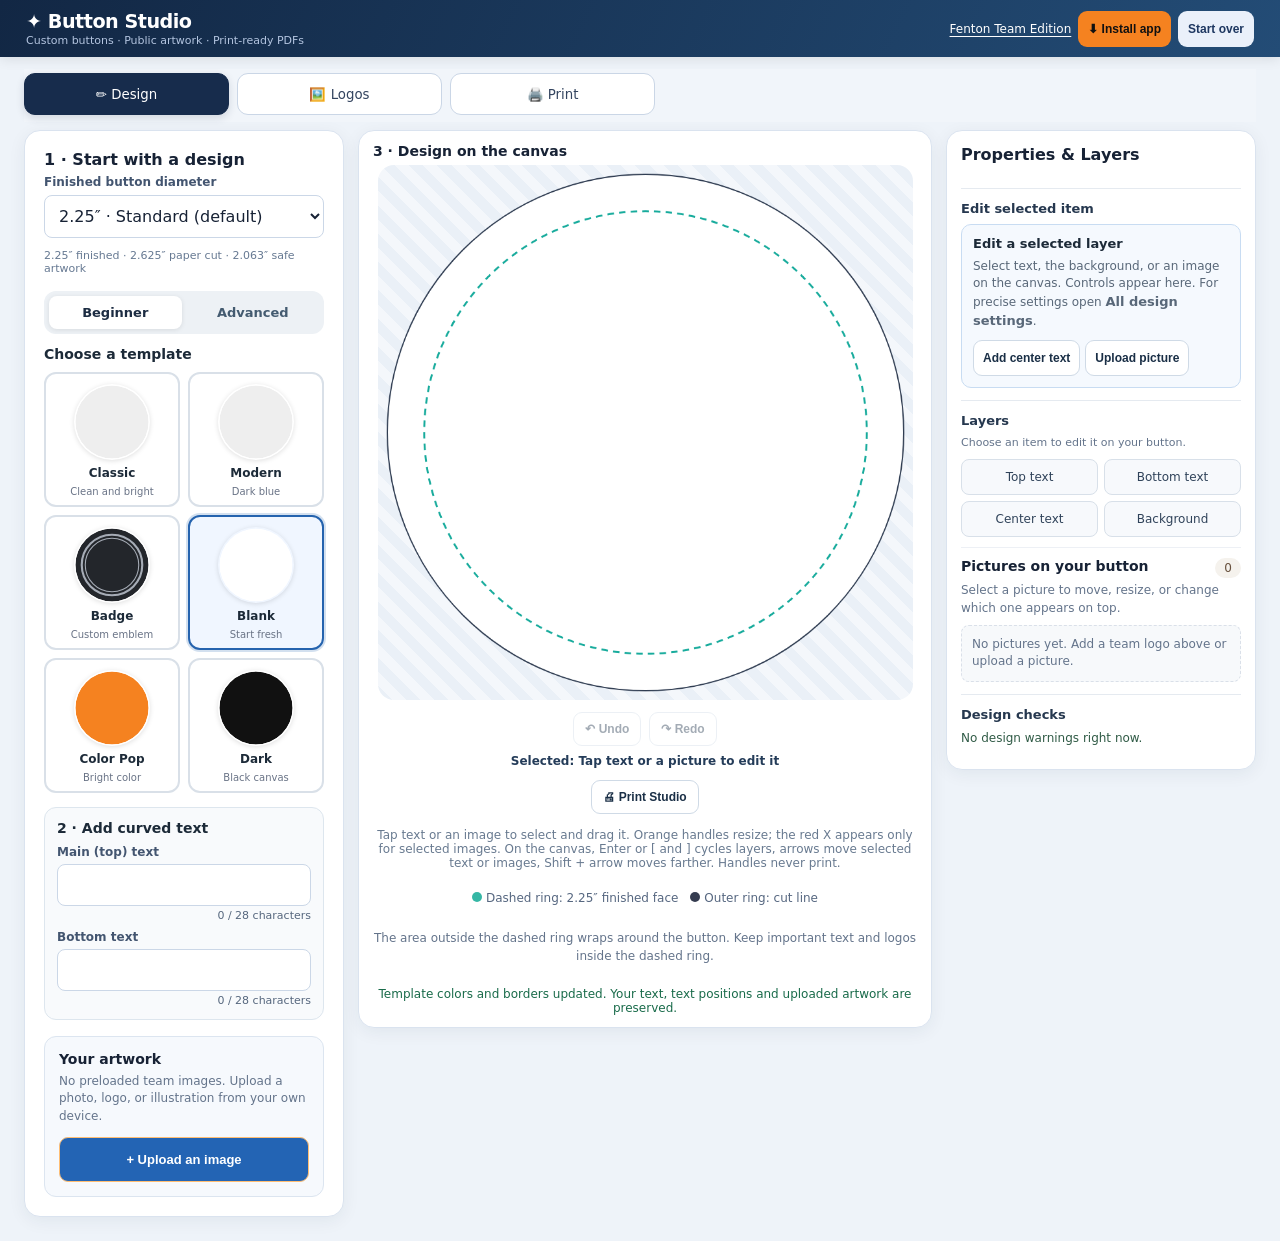
==== commit 75839a98: "Bring general edition to current 3-tab editor and neutral palette" ====
--- a/studio/index.html
+++ b/studio/index.html
@@ -1,14 +1,73 @@
 <!DOCTYPE html>
-<html lang="en"><head><meta charset="UTF-8"><meta name="viewport" content="width=device-width,initial-scale=1"><title>Button Studio | Custom Button Designer</title><style>
+<html lang="en"><head><meta charset="UTF-8"><meta name="viewport" content="width=device-width,initial-scale=1"><title>Button Studio | Design and Print Custom Buttons</title><style>
 :root{font-family:Inter,system-ui,-apple-system,Segoe UI,sans-serif;color:#172235;background:#f1f5fa}*{box-sizing:border-box}body{margin:0}header{background:#171717;color:white;padding:19px clamp(16px,4vw,56px);display:flex;justify-content:space-between;align-items:center;gap:12px}header b{font-size:22px;letter-spacing:-.5px}header small{display:block;color:#b4c5e0;margin-top:3px}.app{max-width:1380px;margin:auto;padding:24px;display:grid;grid-template-columns:320px minmax(340px,1fr) 300px;gap:18px}.panel{background:white;border:1px solid #dae3ef;border-radius:16px;padding:19px;box-shadow:0 4px 17px #102a4510}.panel h2{font-size:16px;margin:0 0 16px}.group{margin:0 0 16px}label{font-size:12px;font-weight:750;display:block;margin:0 0 6px;color:#435570}input,select{width:100%;font:inherit;border:1px solid #cbd7e7;border-radius:8px;background:#fff;padding:10px;color:#172235}input[type=color]{height:42px;padding:4px}input[type=range]{padding:0;accent-color:#3159d4}input[type=file]{font-size:12px}.cols{display:grid;grid-template-columns:1fr 1fr;gap:10px}.btn{border:0;border-radius:9px;padding:11px 12px;font-weight:750;cursor:pointer;font-size:13px;background:#eaf0fa;color:#1e3761}.btn.primary{background:#ee7800;color:#111}.btn.dark{background:#172c4c;color:#fff}.btn:focus-visible,input:focus-visible,select:focus-visible{outline:3px solid #89b4ff}.btn:hover{filter:brightness(.95)}.btn.full{width:100%}.buttons{display:grid;grid-template-columns:1fr 1fr;gap:8px}.hint{font-size:12px;line-height:1.5;color:#64748b}.previewPanel{text-align:center}.previewPanel h2{text-align:left}.canvasWrap{background:repeating-linear-gradient(45deg,#eaf0f7,#eaf0f7 10px,#f4f7fb 10px,#f4f7fb 20px);padding:22px;border-radius:16px;margin:0 auto 14px;max-width:535px}#editorCanvas{width:100%;max-width:480px;aspect-ratio:1/1;display:block;touch-action:none;cursor:grab;margin:auto}#editorCanvas:active{cursor:grabbing}.minirow{display:flex;justify-content:center;gap:12px;flex-wrap:wrap;font-size:12px;color:#566780;margin:12px}.dot{display:inline-block;width:10px;height:10px;border-radius:50%;margin-right:4px}.printpreview{width:100%;aspect-ratio:8.5/11;background:#fff;display:block;border:1px solid #d8e1ee;box-shadow:0 4px 12px #1424410d}.status{margin-top:12px;font-size:12px;line-height:1.5;color:#5e708a}.top-tools{display:flex;gap:7px;flex-wrap:wrap}.steps{margin:0;padding-left:20px;color:#50627a;line-height:1.7;font-size:13px}.fine{font-size:11px;color:#667992}hr{border:0;border-top:1px solid #e7ecf3;margin:18px 0}summary{font-size:13px;font-weight:700;cursor:pointer}details{margin:0 0 16px}#message{font-size:12px;min-height:16px;color:#196b4a;margin-top:10px}@media(max-width:1110px){.app{grid-template-columns:minmax(250px,310px) 1fr}.right{grid-column:1 / -1}.right .printpreview{max-width:400px;margin:auto}}@media(max-width:700px){.app{display:block;padding:12px}.panel{margin-bottom:13px}header{padding:15px}header b{font-size:18px}.canvasWrap{padding:10px}}
 
 .cropOverlay{position:fixed;inset:0;background:#101827bb;z-index:20;display:none;align-items:center;justify-content:center;padding:18px}.cropOverlay.active{display:flex}.cropDialog{background:white;border-radius:16px;padding:20px;width:min(95vw,620px);max-height:95vh;overflow:auto}.cropDialog h2{margin:0 0 8px}.cropCanvas{width:100%;height:auto;object-fit:contain;background:#e9eef5;touch-action:none;cursor:crosshair;display:block}.cropActions{display:flex;justify-content:flex-end;gap:8px;margin-top:14px}
-.edition-nav{display:flex;align-items:center;gap:10px;flex-wrap:wrap}.edition-link{color:#fff;text-decoration:underline;text-underline-offset:3px;font-size:12px}.edition-link:focus-visible{outline:3px solid #89b4ff;outline-offset:3px}</style><script>window.ButtonStudioEdition="general";</script><link rel="stylesheet" href="../phase1.css?v=20261101-all-screens"><link rel="stylesheet" href="../phase2.css?v=20261101d"><link rel="stylesheet" href="../phase3.css?v=20261101"><link rel="stylesheet" href="general.css?v=20261101"><meta name="theme-color" content="#171717"><meta name="apple-mobile-web-app-capable" content="yes"><meta name="apple-mobile-web-app-status-bar-style" content="default"><link rel="manifest" href="../manifest-general.json"><link rel="apple-touch-icon" href="../icons/icon-192.png"><link rel="icon" href="../icons/icon-192.png" type="image/png"><link rel="stylesheet" href="../pwa.css?v=20261101"></head><body data-studio-edition="general"><header><div><b>✦ Button Studio</b><small>General Edition · Official FIRST logos available · Design and print · Create, customize and print</small></div><div class="edition-nav"><a href="../" class="edition-link" title="Switch to the team-branded edition">Fenton Team Edition</a><button class="btn install-app-btn" type="button" id="installApp" aria-label="Install Button Studio">⬇ Install app</button><button class="btn" id="reset">Start over</button></div></header><main class="app"><section class="panel"><h2>1 · Create your button</h2><div class="group" id="buttonSizeControl"><label for="finishedSize">Finished button diameter</label><select id="finishedSize"><option value="1">1″</option><option value="1.25">1.25″</option><option value="1.5">1.5″</option><option value="1.75">1.75″</option><option value="2.25" selected>2.25″ · Standard (default)</option><option value="2.5">2.5″</option><option value="3">3″</option><option value="3.5">3.5″</option><option value="4">4″</option><option value="6">6″</option></select><p class="fine" id="buttonSizeDetails">2.25″ finished · 2.625″ paper cut · 2.063″ safe artwork</p></div><div class="group"><label for="theme">Starting design</label><select id="theme"><option value="paw">Classic · Blue</option><option value="tiger">Modern · Midnight</option><option value="titanium">Badge · White</option><option value="blank" selected>Blank · White</option><option value="orange">Solid Orange</option><option value="black">Solid Black</option></select></div><div class="group"><label for="headline">Main text</label><input id="headline" maxlength="28" value="YOUR MESSAGE"></div><div class="group"><label for="subline">Bottom text</label><input id="subline" maxlength="28" value="MAKE IT YOURS"></div><div class="group"><label for="centerText">Center text (optional)</label><input id="centerText" maxlength="18" value=""></div><div class="cols group"><div><label for="bgColor">Background</label><input id="bgColor" type="color" value="#111111"></div><div><label for="textColor">Text</label><input id="textColor" type="color" value="#ffffff"></div><div><label for="accentColor">Accent</label><input id="accentColor" type="color" value="#f58220"></div><div><label for="font">Font</label><select id="font"><option value="Arial Black">Bold</option><option value="Impact">Impact</option><option value="Georgia">Classic</option><option value="Arial">Simple</option><option value="Courier New">Tech</option></select></div></div><div class="group"><label for="centerLogoChoice">Center logo</label><select id="centerLogoChoice"><option value="none">None</option><option value="f">Letter F</option><option value="paw">Paw symbol</option><option value="t">Letter T</option></select></div><div class="group"><label for="borderStyle">Circle border</label><div class="cols"><select id="borderStyle"><option value="double">Double ring</option><option value="solid">Single ring</option><option value="dashed">Dashed ring</option><option value="none">No border</option></select><select id="borderColor"><option value="#111111">Black</option><option value="#ffffff">White</option><option value="#f58220">Orange</option></select></div></div><div class="group"><label for="centerSize">Center logo size <span id="centerSizeLabel">58%</span></label><input type="range" id="centerSize" min="15" max="125" value="58"></div><div class="group"><label for="firstLogo">Official FIRST logos</label><select id="firstLogo"><option value="">Choose a FIRST logo…</option><optgroup label="FIRST Brand"><option value="first">FIRST</option></optgroup><optgroup label="FIRST LEGO League"><option value="fll">FIRST LEGO League</option><option value="fll-challenge">FIRST LEGO League Challenge</option><option value="fll-explore">FIRST LEGO League Explore</option><option value="fll-discover">FIRST LEGO League Discover</option></optgroup><optgroup label="Other FIRST Programs"><option value="ftc">FIRST Tech Challenge</option><option value="frc">FIRST Robotics Competition</option></optgroup></select><p class="fine">Official FIRST artwork must stay unaltered, with clear space and readable contrast. <a href="https://www.firstinspires.org/brand/logos-guidelines?hsLang=en" target="_blank" rel="noopener noreferrer">Read FIRST branding and usage guidelines</a>.</p></div><div class="group"><label for="logo">Upload your own images</label><input type="file" id="logo" multiple accept="image/png,image/jpeg,image/webp,image/avif"><div class="fine">PNG with a transparent background works best. Image stays in your browser.</div></div><div class="group"><label for="imageLayer">Selected image layer</label><select id="imageLayer"><option value="">No uploaded images</option></select><div class="fine">Drop multiple files onto the circular canvas. Choose a layer to move, resize, crop, or remove it. Logo presets can also be moved.</div></div><div class="group"><button class="btn full" id="cropLogo" disabled>✂ Crop uploaded image</button></div><div class="group"><label for="logoSize">Logo size <span id="sizeLabel">52%</span></label><input type="range" id="logoSize" min="15" max="180" value="52"></div><div class="buttons"><button class="btn" id="centerLogo">Center logo</button><button class="btn" id="removeLogo">Remove logo</button></div><p class="hint">Drag and drop photos and logos from your computer onto the circle, then drag each layer to reposition. Everything is editable, including the starting graphics, text, colors, and layout.</p><details><summary>Fine-tune text sizes</summary><div class="group" style="margin-top:12px"><label for="topSize">Top text size</label><input id="topSize" type="range" min="20" max="56" value="34"></div><div class="group"><label for="bottomSize">Bottom text size</label><input id="bottomSize" type="range" min="16" max="48" value="28"></div><div class="group"><label for="middleSize">Center text size</label><input id="middleSize" type="range" min="20" max="72" value="52"></div></details></section><section class="panel previewPanel"><h2>2 · Preview your design</h2><div class="canvasWrap"><canvas id="editorCanvas" width="800" height="800" aria-label="Editable preview of the circular button"></canvas></div><div class="minirow"><span><i class="dot" style="background:#35b7a5"></i><span id="faceGuideLegend">Dashed ring: 2.25″ finished face</span></span><span><i class="dot" style="background:#353c50"></i>Outer ring: cut line</span></div><p class="hint">The area outside the dashed ring wraps around the button. Keep important text and logos inside the dashed ring.</p><div class="top-tools"><button class="btn" id="downloadPng">Download design PNG</button><button class="btn" id="saveProject">Save design to this browser</button><button class="btn" id="loadProject">Load browser copy</button><button class="btn" id="exportProject">Download editable project</button><label class="btn" style="display:inline-flex;align-items:center;margin:0;cursor:pointer">Open editable project<input id="importProject" type="file" accept=".json,application/json" style="display:none"></label></div><div id="message" aria-live="polite"></div></section><aside class="panel right"><h2>3 · Print a full sheet</h2><div class="group"><label for="cutSize">Paper cut-circle diameter (inches)</label><input id="cutSize" type="number" inputmode="decimal" min="1" max="8" step="0.001" value="2.625"><p class="hint">Cut size updates with the finished diameter. Customize for your machine and measure a test print.</p></div><div class="group"><label for="copies">Number of buttons</label><select id="copies"><option value="6">6 buttons</option><option value="9">9 buttons</option><option value="12">12 buttons</option><option value="18">18 buttons</option><option value="24">24 buttons</option><option value="36">36 buttons</option><option value="48">48 buttons</option></select></div><div class="group"><label><input id="faceGuide" type="checkbox" style="width:auto;vertical-align:middle;margin-right:5px"> Include faint face guide on printed sheets</label></div><canvas id="sheetPreview" class="printpreview" width="680" height="880" aria-label="Preview of one US letter sheet with repeated buttons"></canvas><p class="status" id="sheetStatus"></p><button class="btn primary full" id="downloadPdf">⬇ Download print-ready PDF</button><p class="hint">8.5 × 11 in US Letter paper. Print at <strong>100% / Actual size</strong>, not “Fit to page.”</p><hr><h2>Printing checklist</h2><ol class="steps"><li>Confirm your machine's cut diameter.</li><li>Download the PDF and print at 100% scale.</li><li>Measure one printed cut circle with a ruler.</li><li>Cut on the outside circles and assemble your buttons.</li></ol><p class="fine">Works offline after downloading this file. No student sign-in, server, or paid account required.</p></aside></main><div class="cropOverlay" id="cropOverlay" role="dialog" aria-modal="true" aria-label="Crop uploaded image"><div class="cropDialog"><h2>Crop image</h2><p class="hint">Drag to select the area you want to keep. Use the square option for a centered logo or leave it freeform.</p><div class="group"><label><input type="checkbox" id="squareCrop" style="width:auto;margin-right:6px" checked>Lock selection to a square</label></div><canvas id="cropCanvas" class="cropCanvas" width="800" height="500"></canvas><div class="cropActions"><button class="btn" id="cancelCrop">Cancel</button><button class="btn primary" id="applyCrop">Apply crop</button></div></div></div><script>
+.edition-nav{display:flex;align-items:center;gap:10px;flex-wrap:wrap}.edition-link{color:#fff;font-size:12px;text-decoration:underline;text-underline-offset:3px;white-space:nowrap}.edition-link:focus-visible{outline:3px solid #89b4ff;outline-offset:3px}
+/* Balanced desktop design: main design controls left, canvas centered, artwork and printing right. */
+.app{max-width:1580px;grid-template-columns:minmax(245px,300px) minmax(340px,1fr) minmax(275px,335px);align-items:start}
+.previewPanel{position:sticky;top:16px}
+.toolSection{border:1px solid #dae3ef;border-radius:12px;overflow:hidden;margin:0 0 12px;background:#fff}
+.toolSection>summary{list-style:none;display:flex;align-items:center;justify-content:space-between;padding:13px 12px;background:#f3f6fb;font-size:13px;font-weight:800;cursor:pointer}
+.toolSection>summary::-webkit-details-marker{display:none}
+.toolSection>summary:after{content:'▾';font-size:16px;color:#425b80}
+.toolSection:not([open])>summary:after{content:'▸'}
+.toolSectionBody{padding:12px}
+.toolSectionBody .group{margin-bottom:13px}
+.toolSectionBody .printpreview{max-width:100%}
+@media(max-width:1120px){.app{grid-template-columns:minmax(230px,310px) minmax(350px,1fr)}.previewPanel{position:static}.right{grid-column:1/-1}.right .toolSectionBody{max-width:760px;margin:auto}}
+@media(max-width:700px){.app{display:flex;flex-direction:column;padding:12px}.app>.panel{width:100%}.previewPanel{order:0}.app>section.panel:first-child{order:1}.right{order:2}}
+
+/* Three purpose-driven tabs with a permanently visible preview */
+.app{grid-template-columns:minmax(285px,365px) minmax(340px,1fr);align-items:start}
+.editor-tabs{grid-column:1/-1;display:flex;gap:8px;position:sticky;top:0;z-index:5;background:#f1f5fa;padding:6px 0 10px}
+.editor-tabs button{border:1px solid #cad6e6;border-radius:11px;padding:12px 18px;font:700 14px inherit;font-family:inherit;background:#fff;color:#33445f;cursor:pointer;flex:1;max-width:205px}
+.editor-tabs button[aria-selected="true"]{background:#172c4c;color:#fff;border-color:#172c4c;box-shadow:0 3px 9px #14244124}
+.editor-tabs button:focus-visible{outline:3px solid #f58220;outline-offset:2px}
+#designTools,#sideTools{grid-column:1;grid-row:2}
+.previewPanel{grid-column:2;grid-row:2;top:80px}
+#sideTools .toolsTitle{display:none}
+body:not([data-editor-tab="design"]) #designTools{display:none}
+body[data-editor-tab="design"] #sideTools{display:none}
+body[data-editor-tab="logos"] #printTools{display:none}
+body[data-editor-tab="print"] #logosTools{display:none}
+#sideTools .toolSection{border:0;margin:0}
+#sideTools .toolSection>summary{display:none}
+#sideTools .toolSectionBody{padding:0}
+@media(max-width:930px){.app{grid-template-columns:minmax(245px,330px) minmax(280px,1fr)}.right{grid-column:1;grid-row:2}.previewPanel{grid-column:2;grid-row:2;position:sticky;top:80px}}
+@media(max-width:700px){.app{display:flex;flex-direction:column}.editor-tabs{order:0;width:100%;position:sticky;top:0;padding:8px 0;gap:5px}.editor-tabs button{padding:11px 6px;font-size:13px}.previewPanel{order:1;position:static}.app>section#designTools,.app>aside#sideTools{order:2;width:100%}}
+</style><script>window.ButtonStudioEdition='general';</script><link rel="stylesheet" href="../phase1.css?v=20261102-all-screens"><link rel="stylesheet" href="../phase2.css?v=20261102f"><link rel="stylesheet" href="../phase3.css?v=20261102"><meta name="theme-color" content="#171717"><meta name="apple-mobile-web-app-capable" content="yes"><meta name="apple-mobile-web-app-status-bar-style" content="default"><link rel="manifest" href="../manifest-general.json"><link rel="apple-touch-icon" href="../icons/icon-192.png"><link rel="icon" href="../icons/icon-192.png" type="image/png"><link rel="stylesheet" href="../pwa.css?v=20261102"><link rel="stylesheet" href="../properties.css?v=20261102d"><link rel="stylesheet" href="general.css?v=20261102"></head><body data-studio-edition="general"><header><div><b>✦ Button Studio</b><small>Custom buttons · Public artwork · Print-ready PDFs</small></div><div class="edition-nav"><a href="../" class="edition-link" aria-label="Open Fenton Team Edition">Fenton Team Edition</a><button class="btn install-app-btn" type="button" id="installApp" aria-label="Install Button Studio">⬇ Install app</button><button class="btn" id="reset">Start over</button></div></header><main class="app"><nav class="editor-tabs" role="tablist" aria-label="Button editing tools"><button type="button" role="tab" id="tab-design" aria-selected="true" aria-controls="designTools" data-edit-tab="design">✏️ Design</button><button type="button" role="tab" id="tab-logos" aria-selected="false" aria-controls="logosTools" data-edit-tab="logos" tabindex="-1">🖼️ Logos</button><button type="button" role="tab" id="tab-print" aria-selected="false" aria-controls="printTools" data-edit-tab="print" tabindex="-1">🖨️ Print</button></nav><section class="panel" id="designTools" role="tabpanel" aria-labelledby="tab-design"><h2>1 · Create your button</h2><div class="group" id="buttonSizeControl"><label for="finishedSize">Finished button diameter</label><select id="finishedSize"><option value="1">1″</option><option value="1.25">1.25″</option><option value="1.5">1.5″</option><option value="1.75">1.75″</option><option value="2.25" selected>2.25″ · Standard (default)</option><option value="2.5">2.5″</option><option value="3">3″</option><option value="3.5">3.5″</option><option value="4">4″</option><option value="6">6″</option></select><p class="fine" id="buttonSizeDetails">2.25″ finished · 2.625″ paper cut · 2.063″ safe artwork</p></div><div class="group"><label for="theme">Starting design</label><select id="theme">
+<optgroup label="Clean & Classic"><option value="blank" selected>Clean White</option><option value="lightMinimal">Soft Gray</option><option value="darkMinimal">Midnight</option></optgroup>
+<optgroup label="Colorful"><option value="blue">Ocean Blue</option><option value="teal">Deep Teal</option><option value="purple">Violet</option><option value="coral">Coral</option><option value="sunset">Warm Sunset</option><option value="mint">Fresh Mint</option><option value="gold">Golden Hour</option></optgroup>
+<optgroup label="Patterns"><option value="split">Color Block</option><option value="stripes">Diagonal Lines</option><option value="hex">Geometric Hex</option><option value="burst">Radial Burst</option></optgroup>
+</select></div><div class="group"><label for="headline">Main text</label><input id="headline" maxlength="28" value=""></div><div class="group"><label for="subline">Bottom text</label><input id="subline" maxlength="28" value=""></div><div class="group"><label for="centerText">Center text (optional)</label><input id="centerText" maxlength="18" value=""></div><div class="cols group"><div><label for="bgColor">Background</label><input id="bgColor" type="color" value="#111111"></div><div><label for="textColor">Text</label><input id="textColor" type="color" value="#ffffff"></div><div><label for="accentColor">Accent</label><input id="accentColor" type="color" value="#f58220"></div><div><label for="font">Font</label><select id="font"><option value="Arial Black">Bold</option><option value="Impact">Impact</option><option value="Georgia">Classic</option><option value="Arial">Simple</option><option value="Courier New">Tech</option></select></div></div><div class="group"><label for="borderStyle">Circle border</label><div class="cols"><select id="borderStyle"><option value="double">Double ring</option><option value="solid">Single ring</option><option value="dashed">Dashed ring</option><option value="none">No border</option></select><div><label for="borderColor">Border color</label><input id="borderColor" type="color" value="#2563eb"></div></div></div><details><summary>Fine-tune text sizes</summary><div class="group" style="margin-top:12px"><label for="topSize">Top text size</label><input id="topSize" type="range" min="20" max="56" value="34"></div><div class="group"><label for="bottomSize">Bottom text size</label><input id="bottomSize" type="range" min="16" max="48" value="28"></div><div class="group"><label for="middleSize">Center text size</label><input id="middleSize" type="range" min="20" max="72" value="52"></div></details></section><div id="previewWorkspace"><section class="panel previewPanel"><h2>2 · Preview your design</h2><div class="canvasWrap"><canvas id="editorCanvas" width="800" height="800" aria-label="Editable preview of the circular button"></canvas></div><div class="minirow"><span><i class="dot" style="background:#35b7a5"></i><span id="faceGuideLegend">Dashed ring: 2.25″ finished face</span></span><span><i class="dot" style="background:#353c50"></i>Outer ring: cut line</span></div><p class="hint">The area outside the dashed ring wraps around the button. Keep important text and logos inside the dashed ring.</p><div class="top-tools"><button class="btn" id="downloadPng">Download design PNG</button><button class="btn" id="saveProject">Save design to this browser</button><button class="btn" id="loadProject">Load browser copy</button><button class="btn" id="exportProject">Download editable project</button><label class="btn" style="display:inline-flex;align-items:center;margin:0;cursor:pointer">Open editable project<input id="importProject" type="file" accept=".json,application/json" style="display:none"></label></div><div id="designWarnings" class="design-warnings" aria-live="polite"></div><div id="message" aria-live="polite"></div></section><div id="mobilePropertiesActions" class="mobile-properties-actions" role="group" aria-label="Button editing">
+  <button type="button" id="mobileEditButton" aria-controls="propertiesPanel" aria-expanded="false"><span aria-hidden="true">✎</span> <span id="mobileEditLabel">Edit Selected</span></button>
+  <button type="button" id="mobileLayersButton" aria-controls="propertiesPanel" aria-expanded="false"><span aria-hidden="true">☷</span> Layers</button>
+</div><aside id="propertiesPanel" class="panel propertiesPanel" aria-label="Properties and layers">
+  <div class="properties-panel-heading"><h2 id="propertiesDrawerTitle">Properties &amp; Layers</h2><button type="button" id="propertiesClose" aria-label="Close editing panel">✕</button></div>
+  <section class="properties-section" id="propertiesEditor" aria-label="Edit selected item"><h3>Edit selected item</h3><div id="propertiesEditorContent"></div></section>
+  <section class="properties-section" id="propertiesLayers" aria-label="Design layers">
+    <h3>Layers</h3>
+    <p class="properties-help">Choose an item to edit it on your button.</p>
+    <div id="propertiesTextLayers" class="properties-text-layers" role="group" aria-label="Text and background layers">
+      <button type="button" data-prop-select="top">Top text</button>
+      <button type="button" data-prop-select="bottom">Bottom text</button>
+      <button type="button" data-prop-select="middle">Center text</button>
+      <button type="button" data-prop-select="background">Background</button>
+    </div>
+    <div id="propertiesImageLayers"></div>
+  </section>
+  <section class="properties-section" id="propertiesChecks" aria-label="Design checks">
+    <h3>Design checks</h3>
+    <p id="propertiesCheckSummary" class="properties-check-status" role="status" aria-live="polite">Checking button design…</p>
+    <div id="propertiesWarnings"></div>
+  </section>
+</aside></div><aside class="panel right" id="sideTools"><h2 class="toolsTitle">Artwork &amp; printing</h2><details class="toolSection" id="logosTools" open><summary>Public images and uploads</summary><div class="toolSectionBody"><div class="group"><label for="logo">Add image(s) or official logo</label><input type="file" id="logo" multiple accept="image/png,image/jpeg,image/webp,image/avif"><div class="fine">PNG with a transparent background works best. Image stays in your browser.</div></div><div class="group"><label for="imageLayer">Selected image layer</label><select id="imageLayer"><option value="">No uploaded images</option></select><div class="fine">Drop multiple files onto the circular canvas. Choose a layer to move, resize, crop, or remove it. Logo presets can also be moved.</div></div><div class="group"><button class="btn full" id="cropLogo" disabled>✂ Crop uploaded image</button></div><div class="group"><label for="logoSize">Logo size <span id="sizeLabel">52%</span></label><input type="range" id="logoSize" min="15" max="180" value="52"><p class="fine">Enlarge uploaded images to 180% to fill the button. Artwork beyond the cut line is cropped in the print.</p></div><div class="buttons"><button class="btn" id="centerLogo">Center selected image</button><button class="btn" id="removeLogo">Remove logo</button></div><p class="hint">Drag and drop photos and logos from your computer onto the circle, then drag each layer to reposition. Everything is editable, including the starting graphics, text, colors, and layout.</p></div></details><details class="toolSection" id="printTools" open><summary>Print your buttons</summary><div class="toolSectionBody"><section class="print-primary-actions" id="printPrimaryActions" aria-label="Save and print your button"><h3>Finish your button</h3><div id="printStudioAction"></div><details id="printSaveMenu"><summary>Save &amp; Export</summary><div id="printSaveActions"></div></details></section><div class="group"><label for="cutSize">Paper cut-circle diameter (inches)</label><input id="cutSize" type="number" inputmode="decimal" min="1" max="8" step="0.001" value="2.625"><p class="hint">Cut size updates with the finished diameter. Customize for your machine and measure a test print.</p></div><div class="group"><label for="copies">Number of buttons</label><select id="copies"><option value="6">6 buttons</option><option value="9">9 buttons</option><option value="12">12 buttons</option><option value="18">18 buttons</option><option value="24">24 buttons</option><option value="36">36 buttons</option><option value="48">48 buttons</option></select></div><div class="group"><label><input id="faceGuide" type="checkbox" style="width:auto;vertical-align:middle;margin-right:5px"> Include faint face guide on printed sheets</label></div><canvas id="sheetPreview" class="printpreview" width="680" height="880" aria-label="Preview of one US letter sheet with repeated buttons"></canvas><p class="status" id="sheetStatus"></p><button class="btn primary full" id="downloadPdf">⬇ Download print-ready PDF</button><p class="hint">8.5 × 11 in US Letter paper. Print at <strong>100% / Actual size</strong>, not “Fit to page.”</p><hr><h2>Printing checklist</h2><ol class="steps"><li>Confirm your machine's cut diameter.</li><li>Download the PDF and print at 100% scale.</li><li>Measure one printed cut circle with a ruler.</li><li>Cut on the outside circles and assemble your buttons.</li></ol><p class="fine">Works offline after downloading this file. No student sign-in, server, or paid account required.</p></div></details></aside></main><div class="cropOverlay" id="cropOverlay" role="dialog" aria-modal="true" aria-label="Crop uploaded image"><div class="cropDialog"><h2>Crop image</h2><p class="hint">Drag to select the area you want to keep. Use the square option for a centered logo or leave it freeform.</p><div class="group"><label><input type="checkbox" id="squareCrop" style="width:auto;margin-right:6px" checked>Lock selection to a square</label></div><canvas id="cropCanvas" class="cropCanvas" width="800" height="500"></canvas><div class="cropActions"><button class="btn" id="cancelCrop">Cancel</button><button class="btn primary" id="applyCrop">Apply crop</button></div></div></div><script>
 'use strict';
 const $=id=>document.getElementById(id);let layers=[],selectedLayer=-1;let image=null, imageData='',logoX=.5,logoY=.5, dragging=false;
 const editor=$('editorCanvas'),ctx=editor.getContext('2d'),preview=$('sheetPreview'),pctx=preview.getContext('2d');
-const MAX_IMAGE_SIZE=180,MAX_CENTER_MARK_SIZE=125;
-const tracked=['finishedSize','centerLogoChoice','borderStyle','borderColor','centerSize','theme','headline','subline','centerText','bgColor','textColor','accentColor','font','logoSize','topSize','bottomSize','middleSize','cutSize','copies','faceGuide'];
+const MAX_IMAGE_SIZE=180;
+const tracked=['finishedSize','borderStyle','borderColor','theme','headline','subline','centerText','bgColor','textColor','accentColor','font','logoSize','topSize','bottomSize','middleSize','cutSize','copies','faceGuide'];
 // Manufacturer reference sizes: ABM/Tecre common sizes; 2.5/4 supplier-specific.
 const BUTTON_SIZES={
  '1':{cut:1.313,safe:.875},'1.25':{cut:1.629,safe:1.156},
@@ -29,19 +88,10 @@
 function selectFinishedSize(){const spec=BUTTON_SIZES[String(selectedSize())];$('cutSize').value=spec.cut;updateSizeReadout();render();}
 const defaultTextLayout=()=>({top:{radius:.73,angle:0},bottom:{radius:.73,angle:0},middle:{x:.5,y:.84}});
 let uxText=defaultTextLayout();let uxMark={x:.5,y:.5};
-const themes={
-paw:['#edf3fa','#17375e','#ffffff','YOUR MESSAGE','MAKE IT YOURS','','none','double','#17375e'],
-tiger:['#102a43','#ffffff','#3b82f6','CREATE SOMETHING','ORIGINAL','','none','solid','#ffffff'],
-titanium:['#ffffff','#1b3f57','#d5e6fb','YOUR CLUB','YOUR EVENT','★','none','double','#1b3f57'],
-blank:['#ffffff','#111111','#2563eb','','','','none','none','#111111'],
-orange:['#f58220','#111111','#ffffff','','','','none','none','#111111'],
-black:['#111111','#ffffff','#3b82f6','','','','none','none','#ffffff']};
-function drawCenter(c,m,f,fg,accent,kind,sz){if(kind==='none')return;c.save();c.translate(m,m);let z=f*sz/100;c.scale(z/100,z/100);c.fillStyle=fg;c.strokeStyle=accent;c.textAlign='center';c.textBaseline='middle';c.lineJoin='round';
-if(kind==='f'){c.font='900 160px Arial Black,Arial';c.fillText('F',0,3)}
-if(kind==='t'){c.lineWidth=8;c.beginPath();c.moveTo(-85,-88);c.lineTo(85,-88);c.lineTo(72,48);c.lineTo(0,94);c.lineTo(-72,48);c.closePath();c.stroke();c.font='900 131px Arial Black,Arial';c.fillText('T',0,0)}
-if(kind==='paw'){for(const [x,y] of [[-60,-52],[-20,-78],[20,-78],[60,-52]]){c.beginPath();c.ellipse(x,y,20,30,0,0,Math.PI*2);c.fill()}c.beginPath();c.moveTo(-78,64);c.bezierCurveTo(-91,9,-50,-13,0,14);c.bezierCurveTo(50,-13,91,9,78,64);c.bezierCurveTo(50,93,31,77,0,84);c.bezierCurveTo(-31,77,-50,93,-78,64);c.fill()}c.restore()}
+const themes={"blank":["#ffffff","#172235","#2563eb","","","","none","none","#2563eb"],"lightMinimal":["#f1f5f9","#1e293b","#64748b","","","","none","none","#64748b"],"darkMinimal":["#172235","#ffffff","#38bdf8","","","","none","double","#38bdf8"],"blue":["#1d4ed8","#ffffff","#bfdbfe","","","","none","double","#bfdbfe"],"teal":["#0f766e","#ffffff","#99f6e4","","","","none","double","#99f6e4"],"purple":["#6d28d9","#ffffff","#ddd6fe","","","","none","double","#ddd6fe"],"coral":["#fb7185","#3b1223","#ffffff","","","","none","solid","#ffffff"],"sunset":["#fff7ed","#7c2d12","#ea580c","","","","none","double","#ea580c"],"mint":["#dcfce7","#14532d","#16a34a","","","","none","solid","#16a34a"],"gold":["#fde68a","#422006","#d97706","","","","none","double","#d97706"],"split":["#0f172a","#ffffff","#2563eb","","","","none","solid","#ffffff"],"stripes":["#f8fafc","#0f172a","#cbd5e1","","","","none","none","#0f172a"],"hex":["#101c2e","#ffffff","#38bdf8","","","","none","double","#38bdf8"],"burst":["#1e1b4b","#ffffff","#a78bfa","","","","none","none","#a78bfa"]};
+
 function state(){return {values:Object.fromEntries(tracked.map(id=>[id,$(id).type==='checkbox'?$(id).checked:$(id).value])),layers:layers.map(l=>({data:l.data,x:l.x,y:l.y,size:l.size,name:l.name})),imageData,logoX,logoY,textLayout:JSON.parse(JSON.stringify(uxText)),markPosition:{...uxMark}}}
-function changeTheme(){const a=themes[$('theme').value]||themes.paw;['bgColor','textColor','accentColor'].forEach((k,i)=>$(k).value=a[i]);$('borderStyle').value=a[7];$('borderColor').value=a[8];render();setMessage('Template styling updated. Text, text positions and artwork are preserved.');}
+function changeTheme(){const a=themes[$('theme').value]||themes.blank;['bgColor','textColor','accentColor'].forEach((k,i)=>$(k).value=a[i]);$('borderStyle').value=a[7];$('borderColor').value=a[8];render();setMessage('Template colors and borders updated. Your text, text positions and uploaded artwork are preserved.');}
 function fitText(c,text,maxW,size,font){let s=size;c.font=`900 ${s}px ${font}`;while(s>12&&c.measureText(text).width>maxW){s-=1;c.font=`900 ${s}px ${font}`}return s}
 function arcLetters(c,text,cx,cy,r,top,size,color,font,arcShift=0){
  if(!text)return;
@@ -58,16 +108,21 @@
   c.rotate(top?at:-at);c.fillText(chars[k],0,0);c.restore();angle+=step
  }c.restore()
 }
+function drawThemePattern(c,w,m,r,theme){c.save();c.beginPath();c.arc(m,m,r,0,Math.PI*2);c.clip();if(theme==='split'){c.fillStyle=$('accentColor').value;c.beginPath();c.moveTo(w,0);c.lineTo(w,w);c.lineTo(0,w);c.closePath();c.fill()}else if(theme==='stripes'){c.fillStyle=$('accentColor').value;for(let x=-w;x<w*1.8;x+=w*.16){c.save();c.translate(x,0);c.rotate(-.45);c.fillRect(0,-w,w*.055,w*3);c.restore()}}else if(theme==='pawPattern'){c.fillStyle=$('accentColor').value;c.globalAlpha=.24;for(let y=w*.1;y<w;y+=w*.30)for(let x=w*.12;x<w;x+=w*.3){let px=x+((Math.floor(y/(w*.30))%2)*w*.12);c.beginPath();c.ellipse(px,y,w*.035,w*.027,0,0,Math.PI*2);c.fill();for(const [dx,dy] of [[-.04,-.052],[-.012,-.068],[.019,-.068],[.046,-.052]]){c.beginPath();c.arc(px+w*dx,y+w*dy,w*.012,0,Math.PI*2);c.fill()}}}else if(theme==='hex'){c.strokeStyle=$('accentColor').value;c.globalAlpha=.33;c.lineWidth=w*.005;const radius=w*.075;for(let y=-radius;y<w+radius;y+=radius*1.73)for(let x=-radius;x<w+radius;x+=radius*3){const px=x+((Math.round(y/(radius*1.73))%2)*radius*1.5);c.beginPath();for(let k=0;k<6;k++){const a=Math.PI/3*k,xx=px+radius*Math.cos(a),yy=y+radius*Math.sin(a);if(k===0)c.moveTo(xx,yy);else c.lineTo(xx,yy)}c.closePath();c.stroke()}}else if(theme==='burst'){c.fillStyle=$('accentColor').value;c.globalAlpha=.55;for(let i=0;i<18;i++){const a=i*Math.PI/9;c.beginPath();c.moveTo(m,m);c.arc(m,m,r,a,a+Math.PI/20);c.closePath();c.fill()}}c.restore()}
 function drawButton(c,w,{guides=false,cut=selectedCut()}={}){const m=w/2,r=w/2-2,f=r*selectedSize()/cut,fg=$('textColor').value,accent=$('accentColor').value;
-c.clearRect(0,0,w,w);c.save();c.beginPath();c.arc(m,m,r,0,7);c.clip();c.fillStyle=$('bgColor').value;c.fillRect(0,0,w,w);
+c.clearRect(0,0,w,w);c.save();c.beginPath();c.arc(m,m,r,0,7);c.clip();c.fillStyle=$('bgColor').value;c.fillRect(0,0,w,w);drawThemePattern(c,w,m,r,$('theme').value);
 const st=$('borderStyle').value;if(st!=='none'){c.save();c.strokeStyle=$('borderColor').value;c.lineWidth=w*.009;if(st==='dashed')c.setLineDash([w*.028,w*.018]);c.beginPath();c.arc(m,m,f*.93,0,7);c.stroke();if(st==='double'){c.lineWidth=w*.004;c.beginPath();c.arc(m,m,f*.86,0,7);c.stroke()}c.restore()}
-const hasMiddle=$('centerText').value.trim().length>0;const markSize=+$('centerSize').value;drawCenter(c,m+(uxMark.x-.5)*f*1.35,m+(uxMark.y-.5)*f*1.35-(hasMiddle?f*.12:0),f,fg,accent,$('centerLogoChoice').value,markSize);
+// Built-in center symbols removed; only added image/logo layers are drawn.
 for(const l of layers){if(!l.im.complete||!l.im.naturalWidth)continue;const z=f*1.25*l.size/100,x=m+(l.x-.5)*f*1.35,y=m+(l.y-.5)*f*1.35,rat=l.im.naturalWidth/l.im.naturalHeight,iw=rat>=1?z:z*rat,ih=rat>=1?z/rat:z;c.drawImage(l.im,x-iw/2,y-ih/2,iw,ih)}
 let font=$('font').value;arcLetters(c,$('headline').value.trim(),m,m,f*uxText.top.radius,true,w*(+$('topSize').value)/800,fg,font,uxText.top.angle);
 arcLetters(c,$('subline').value.trim(),m,m,f*uxText.bottom.radius,false,w*(+$('bottomSize').value)/800,fg,font,uxText.bottom.angle);
 let txt=$('centerText').value.trim();if(txt){c.save();c.fillStyle=fg;c.textAlign='center';c.textBaseline='middle';let n=fitText(c,txt,f*1.12,w*(+$('middleSize').value)/800,font);c.font='900 '+n+'px '+font;c.fillText(txt,m+(uxText.middle.x-.5)*f*1.35,m+(uxText.middle.y-.5)*f*1.35);c.restore()}c.restore();
 if(guides){c.strokeStyle='#2f3c51';c.lineWidth=2;c.beginPath();c.arc(m,m,r,0,7);c.stroke();c.save();c.setLineDash([10,8]);c.strokeStyle='#17ab9c';c.lineWidth=3;c.beginPath();c.arc(m,m,f,0,7);c.stroke();c.restore()}}
-function sheetDisplayLayout(cut,amount){const base=sheetLayout(cut),n=Math.max(0,Math.min(base.count,Number(amount)||0)),cols=Math.min(base.cols,Math.max(1,Math.ceil(n/base.rows))),rows=Math.max(1,Math.ceil(n/cols));return {...base,cols,rows,x0:(8.5-cols*cut-(cols-1)*base.hgap)/2,y0:(11-rows*cut-(rows-1)*base.vgap)/2}}
+function sheetDisplayLayout(cut,amount){
+ const base=sheetLayout(cut),n=Math.max(0,Math.min(base.count,Number(amount)||0));
+ const cols=Math.min(base.cols,Math.max(1,Math.ceil(n/base.rows))),rows=Math.max(1,Math.ceil(n/cols));
+ return {...base,cols,rows,x0:(8.5-cols*cut-(cols-1)*base.hgap)/2,y0:(11-rows*cut-(rows-1)*base.vgap)/2};
+}
 function sheetLayout(cut){
  cut=Number(cut);
  if(!Number.isFinite(cut)||cut<=0||cut>8.0)throw Error('Invalid paper cut diameter');
@@ -82,11 +137,27 @@
  return {cols,rows,count,cut,hgap,vgap,x0,y0};
 }
 function drawSheet(c,w,h,hires=false,limit=Infinity){let cut=selectedCut(),ly=sheetLayout(cut),shown=Math.min(ly.count,limit),placement=sheetDisplayLayout(cut,shown);c.fillStyle='#fff';c.fillRect(0,0,w,h);let dia=cut/8.5*w,img=document.createElement('canvas');img.width=hires?900:520;img.height=img.width;drawButton(img.getContext('2d'),img.width,{cut});for(let n=0;n<Math.min(ly.count,limit);n++){let col=n%placement.cols,row=Math.floor(n/placement.cols),x=(placement.x0+col*(cut+placement.hgap))/8.5*w,y=(placement.y0+row*(cut+placement.vgap))/11*h;c.drawImage(img,x,y,dia,dia);c.strokeStyle='#455063';c.lineWidth=hires?2:1;c.beginPath();c.arc(x+dia/2,y+dia/2,dia/2,0,Math.PI*2);c.stroke();if($('faceGuide').checked){c.save();c.strokeStyle='#9aa4b2';c.setLineDash([hires?9:4,hires?9:4]);c.lineWidth=hires?1.6:1;c.beginPath();c.arc(x+dia/2,y+dia/2,dia/2*selectedSize()/cut,0,Math.PI*2);c.stroke();c.restore()}}return ly}
-function render(){updateSizeReadout();drawButton(ctx,editor.width,{guides:true,cut:selectedCut()});$('centerSizeLabel').textContent=$('centerSize').value+'%'+($('centerText').value.trim()&&+$('centerSize').value>90?' (may overlap text)':'');const ly=sheetLayout(selectedCut()),total=+$('copies').value,shown=Math.min(ly.count,total);drawSheet(pctx,preview.width,preview.height,false,shown);$('sheetStatus').textContent=`${shown} of ${total} buttons shown · ${Math.ceil(total/ly.count)} PDF page(s) · ${selectedSize()}″ finished / ${selectedCut()}″ cut`;$('sizeLabel').textContent=$('logoSize').value+'%'}
+function render(){updateSizeReadout();drawButton(ctx,editor.width,{guides:true,cut:selectedCut()});const warningHost=$('designWarnings');if(warningHost){const warnings=designWarnings();warningHost.textContent=warnings.length?'⚠ '+warnings.join('  ⚠ '):'';}const ly=sheetLayout(selectedCut()),total=+$('copies').value,shown=Math.min(ly.count,total);drawSheet(pctx,preview.width,preview.height,false,shown);$('sheetStatus').textContent=`${shown} of ${total} buttons shown · ${Math.ceil(total/ly.count)} PDF page(s) · ${selectedSize()}″ finished / ${selectedCut()}″ cut`;$('sizeLabel').textContent=$('logoSize').value+'%'}
+function readableContrast(a,b){const light=h=>{const v=h.replace('#','').match(/.{2}/g).map(x=>parseInt(x,16)/255).map(c=>c<=.04045?c/12.92:((c+.055)/1.055)**2.4);return .2126*v[0]+.7152*v[1]+.0722*v[2]},x=light(a),y=light(b);return (Math.max(x,y)+.05)/(Math.min(x,y)+.05)}
+function arcTextSize(text,size,r,font){const cs=Array.from(text.trim());if(!cs.length)return {px:size,span:0};let px=Math.min(size,56),span=0;do{ctx.font='900 '+px+'px '+font;span=cs.reduce((sum,ch)=>sum+ctx.measureText(ch).width+px*.045,0)/r;if(span<=Math.PI*.88||px<=11)break;px--}while(true);return {px,span}}
+function designWarnings(){
+ const messages=[],color=$('textColor').value,bg=$('bgColor').value,ratio=readableContrast(color,bg);
+ if(ratio<4.5)messages.push('Low text contrast: '+ratio.toFixed(2)+':1 (WCAG guidance: 4.5:1). Change text or background color.');
+ const f=(editor.width/2-2)*selectedSize()/selectedCut(),font=$('font').value;
+ for(const [name,id,sizeKey,layoutKey] of [['Main','headline','topSize','top'],['Bottom','subline','bottomSize','bottom']]){
+  const value=$(id).value.trim();if(!value)continue;
+  const r=f*uxText[layoutKey].radius,metric=arcTextSize(value,editor.width*(+$(sizeKey).value)/800,r,font),pt=metric.px/editor.width*selectedCut()*72;
+  if(pt<7)messages.push(name+' curved text shrinks to '+pt.toFixed(1)+' pt (below recommended 7 pt). Shorten the text.');
+  if(metric.span>2.35 || ($('borderStyle').value!=='none'&&r+metric.px*.7>=f*.86))messages.push(name+' curved text may touch the border ring. Shorten the text or adjust its position.');
+ }
+ const middle=$('centerText').value.trim();
+ if(middle){const fitted=fitText(ctx,middle,f*1.12,editor.width*(+$('middleSize').value)/800,font),pt=fitted/editor.width*selectedCut()*72;if(pt<7)messages.push('Center text shrinks to '+pt.toFixed(1)+' pt. Shorten it for print.')}
+ return messages
+}
 function setMessage(t){$('message').textContent=t}
 for(let id of tracked){$(id).addEventListener('input',()=>{if(id==='theme')changeTheme();else if(id==='finishedSize')selectFinishedSize();else render()})}
 function syncLayerUI(){let sel=$('imageLayer');sel.innerHTML='';layers.forEach((l,i)=>{let opt=document.createElement('option');opt.value=i;opt.textContent=(i+1)+'. '+l.name;sel.appendChild(opt)});if(!layers.length){let opt=document.createElement('option');opt.value='';opt.textContent='No uploaded images';sel.appendChild(opt);selectedLayer=-1}else{selectedLayer=Math.max(0,Math.min(selectedLayer,layers.length-1));sel.value=String(selectedLayer);$('logoSize').value=layers[selectedLayer].size}$('cropLogo').disabled=selectedLayer<0;render()}
-function addImages(files){
+function addImages(files, logoAnalyticsMeta=null){
 const accept=['image/png','image/jpeg','image/webp','image/avif'];
 const list=Array.from(files||[]);
 for(const file of list){
@@ -105,7 +176,7 @@
     c.getContext('2d').drawImage(im,0,0,c.width,c.height);
     const data=c.toDataURL('image/png'),normalized=new Image();
     normalized.onload=()=>{if(layers.length>=12)return;layers.push({im:normalized,data,x:.5,y:.5,size:52,name:file.name.slice(0,60)});
-     selectedLayer=layers.length-1;image=normalized;imageData=data;syncLayerUI();setMessage('Image added. Select its layer and drag to position.');};
+     selectedLayer=layers.length-1;image=normalized;imageData=data;syncLayerUI();if(logoAnalyticsMeta)window.ButtonLogoAnalytics?.trackLogo(logoAnalyticsMeta);setMessage('Image added. Select its layer and drag to position.');};
     normalized.src=data;
    }catch(err){setMessage('Image could not be processed: '+err.message)}
   };im.src=reader.result;
@@ -114,13 +185,13 @@
 $('logo').addEventListener('change',e=>{addImages(e.target.files);e.target.value=''});
 $('imageLayer').onchange=()=>{selectedLayer=+$('imageLayer').value;image=layers[selectedLayer]?.im||null;imageData=layers[selectedLayer]?.data||'';syncLayerUI()};
 $('logoSize').addEventListener('input',()=>{if(selectedLayer>=0)layers[selectedLayer].size=+$('logoSize').value;render()});
-$('removeLogo').onclick=()=>{if(selectedLayer>=0){layers.splice(selectedLayer,1);selectedLayer=layers.length-1;image=layers[selectedLayer]?.im||null;imageData=layers[selectedLayer]?.data||'';syncLayerUI()}else{$('centerLogoChoice').value='none';render()}};
-$('centerLogo').onclick=()=>{if(selectedLayer>=0){layers[selectedLayer].x=layers[selectedLayer].y=.5}else{logoX=logoY=.5}render()};
+$('removeLogo').onclick=()=>{if(selectedLayer>=0){layers.splice(selectedLayer,1);selectedLayer=layers.length-1;image=layers[selectedLayer]?.im||null;imageData=layers[selectedLayer]?.data||'';syncLayerUI()}else{setMessage('Select a logo or image first.');}};
+$('centerLogo').onclick=()=>{if(selectedLayer>=0){layers[selectedLayer].x=layers[selectedLayer].y=.5}else{setMessage('Select a logo or image to center.');}render()};
 editor.addEventListener('dragover',e=>{e.preventDefault();editor.style.outline='4px dashed #f58220'});
 editor.addEventListener('dragleave',()=>editor.style.outline='');
 editor.addEventListener('drop',e=>{e.preventDefault();editor.style.outline='';addImages(e.dataTransfer.files)});
 // Interactive pointer selection, moving and resizing are supplied by phase1.js.
-$('downloadPng').onclick=()=>{let c=document.createElement('canvas');c.width=c.height=1200;drawButton(c.getContext('2d'),1200,{cut:selectedCut()});downloadUrl(c.toDataURL('image/png'),'robotics-button-'+selectedSize()+'-inch.png')};function downloadUrl(url,name){let a=document.createElement('a');a.href=url;a.download=name;document.body.append(a);a.click();a.remove()}
+$('downloadPng').onclick=()=>{let c=document.createElement('canvas');c.width=c.height=1200;drawButton(c.getContext('2d'),1200,{cut:selectedCut()});downloadUrl(c.toDataURL('image/png'),'button-studio-' +selectedSize()+'-inch.png')};function downloadUrl(url,name){let a=document.createElement('a');a.href=url;a.download=name;document.body.append(a);a.click();a.remove()}
 
 function restoreProject(data){
 if(!data||typeof data!=='object'||!data.values||typeof data.values!=='object')throw new Error('Invalid design file.');
@@ -148,7 +219,7 @@
 $('exportProject').onclick=()=>{try{let blob=new Blob([JSON.stringify({version:2,...state()})],{type:'application/json'}),url=URL.createObjectURL(blob);downloadUrl(url,'button-studio-project.json');setTimeout(()=>URL.revokeObjectURL(url),30000);setMessage('Editable project downloaded. Save this JSON file to reuse your design.')}catch(e){setMessage('Unable to export design: '+e.message)}};
 $('importProject').onchange=async e=>{let file=e.target.files[0];e.target.value='';if(!file)return;if(file.size>20000000){setMessage('Design file is too large. Maximum 20 MB.');return}
 try{restoreProject(JSON.parse(await file.text()));setMessage('Editable design imported.')}catch(err){setMessage('Unable to load this design file: '+err.message)}};
-$('reset').onclick=()=>{if(!confirm('Reset this design? Your saved browser copy will remain.'))return;$('theme').value='blank';changeTheme();image=null;imageData='';layers=[];selectedLayer=-1;syncLayerUI();logoX=logoY=.5;$('logo').value='';$('cropLogo').disabled=true;$('logoSize').value=52;render();setMessage('New design started.')};
+$('reset').onclick=()=>{if(!confirm('Reset this design? Your saved browser copy will remain.'))return;$('theme').value='orange';changeTheme();image=null;imageData='';layers=[];selectedLayer=-1;syncLayerUI();logoX=logoY=.5;$('logo').value='';$('cropLogo').disabled=true;$('logoSize').value=52;render();setMessage('New design started.')};
 // Image crop editor: selection coordinates are in actual image pixels for accurate exports.
 let cropRect=null,cropDragging=false,cropStart=null;
 const cropCanvas=$('cropCanvas'),cropCtx=cropCanvas.getContext('2d');
@@ -175,9 +246,27 @@
 for(let p=0;p<pages;p++){let c=document.createElement('canvas');c.width=1700;c.height=2200;let count=Math.min(ly.count,num-p*ly.count);drawSheet(c.getContext('2d'),c.width,c.height,true,count);
 let encoded=c.toDataURL('image/jpeg',.92).split(',')[1],binary=atob(encoded),bytes=new Uint8Array(binary.length);
 for(let i=0;i<binary.length;i++)bytes[i]=binary.charCodeAt(i);jpegs.push({bytes,w:c.width,h:c.height})}
-let pdf=pdfFromJpegs(jpegs),url=URL.createObjectURL(pdf);downloadUrl(url,'button-studio-'+selectedSize()+'-inch-buttons.pdf');
+let pdf=pdfFromJpegs(jpegs),url=URL.createObjectURL(pdf);downloadUrl(url,'button-studio-' +selectedSize()+'-inch-buttons.pdf');
 setTimeout(()=>URL.revokeObjectURL(url),30000);setMessage('Downloaded '+num+' buttons at '+selectedSize()+'″ finished and '+selectedCut()+'″ cut on '+pages+' page(s). Print at Actual Size / 100% and measure one circle.');
 }catch(err){console.error(err);setMessage('PDF export failed: '+err.message)}
 finally{btn.disabled=false;btn.textContent='⬇ Download print-ready PDF'}};
-$('firstLogo').addEventListener('change',e=>{const key=e.target.value;e.target.value='';if(!key)return;const official=['first','fll','fll-challenge','fll-explore','fll-discover','ftc','frc'];if(!official.includes(key))return;if(layers.length>=12){setMessage('Maximum 12 image layers.');return}const im=new Image();im.onload=()=>{const cv=document.createElement('canvas');cv.width=im.naturalWidth;cv.height=im.naturalHeight;cv.getContext('2d').drawImage(im,0,0);const data=cv.toDataURL('image/png');const loaded=new Image();loaded.onload=()=>{layers.push({im:loaded,data,x:.5,y:.5,size:54,name:'Official FIRST: '+key,official:true});selectedLayer=layers.length-1;image=loaded;imageData=data;syncLayerUI();setMessage('FIRST logo added. Preserve its colors and proportions.');};loaded.src=data};im.onerror=()=>setMessage('Unable to load FIRST logo. Please check your connection.');im.src='../logos/first/'+key+'.png'});
-changeTheme();</script><script src="../phase1.js?v=20261101" defer></script><script src="../phase2.js?v=20261101d" defer></script><script src="../phase3.js?v=20261101" defer></script><script src="../pwa.js?v=20261101" defer></script></body></html>+
+
+(function(){
+ const tabs=[...document.querySelectorAll('[data-edit-tab]')];
+ function activate(name,focus=false,scroll=false){if(!['design','logos','print'].includes(name))name='design';document.body.dataset.editorTab=name;
+  tabs.forEach(btn=>{const active=btn.dataset.editTab===name;btn.setAttribute('aria-selected',String(active));btn.tabIndex=active?0:-1;if(active&&focus)btn.focus()});
+  for(const id of ['logosTools','printTools']){const panel=document.getElementById(id);if(panel)panel.open=true;}
+  const side=document.getElementById('sideTools');side?.setAttribute('aria-labelledby','tab-'+name);
+  // An explicit tab selection should lead students directly to that tab's
+  // first task instead of preserving the scroll position of the old tab.
+  if(scroll&&name!=='design')requestAnimationFrame(()=>{
+   const target=name==='logos'?document.querySelector('#logosTools .studio-logo-library'):
+    document.getElementById('printPrimaryActions');
+   target?.scrollIntoView({block:'start',behavior:'instant'});
+  });
+ }
+ tabs.forEach((btn,i)=>{btn.addEventListener('click',()=>activate(btn.dataset.editTab,false,true));btn.addEventListener('keydown',e=>{if(e.key==='ArrowRight'||e.key==='ArrowLeft'||e.key==='Home'||e.key==='End'){e.preventDefault();const next=e.key==='Home'?0:e.key==='End'?tabs.length-1:(i+(e.key==='ArrowRight'?1:-1)+tabs.length)%tabs.length;activate(tabs[next].dataset.editTab,true,true)}})});
+ activate('design');
+})();
+changeTheme();</script><script src="../phase1.js?v=20261102a" defer></script><script src="../phase2.js?v=20261102j" defer></script><script src="../phase3.js?v=20261102" defer></script><script src="../properties.js?v=20261102d" defer></script><script src="../pwa.js?v=20261102" defer></script></body></html>
--- a/phase2.css
+++ b/phase2.css
@@ -89,3 +89,29 @@
  background:#f58220;color:#171717;border-color:#b35a13;
 }
 .studio-tiger-shortcuts button:focus-visible{outline:3px solid #317fc7;outline-offset:2px}
+
+/* The F Paw preview uses its recommended button background; the actual SVG is transparent. */
+.studio-logo-card.f-paw-scheme{border:2px solid #d8e1ea;padding:7px 4px}
+.studio-logo-card.f-paw-scheme img{
+  height:90px;object-fit:contain;padding:5px;border-radius:8px;
+  border:1px solid #bdc7d4;background:#fff;
+}
+.studio-logo-card.f-paw-scheme[data-best-background="black"] img{
+  background:#101820;border-color:#516071;
+}
+.studio-logo-card.f-paw-scheme[data-best-background="orange"] img{
+  background:#f58220;border-color:#b55d12;
+}
+.studio-logo-card.f-paw-scheme small{line-height:1.3;font-weight:650}
+.studio-logo-card.f-paw-scheme:hover{border-color:#e77921}
+
+/* All Fenton elementary-school seals use an identical gallery presentation.
+   The picture is cleaned before preview; no school colors or shapes are edited. */
+.studio-logo-card.elementary-seal{min-height:146px;padding:8px 6px}
+.studio-logo-card.elementary-seal img{
+  height:82px;object-fit:contain;background:#fff;
+  padding:3px;border:1px solid #e2e8ee;border-radius:8px;
+}
+.studio-logo-card.elementary-seal small{
+  font-size:10px;font-weight:600;line-height:1.3;color:#4e6275;
+}
--- a/properties.css
+++ b/properties.css
@@ -0,0 +1,141 @@
+/* Fenton Button Designer: three-column workspace and contextual editor. */
+#previewWorkspace{grid-column:2;grid-row:2;min-width:0;display:flex;flex-direction:column;gap:12px}
+#previewWorkspace>.previewPanel{position:static;min-width:0;width:100%;display:flex;flex-direction:column;align-items:stretch;padding:12px 14px}
+#previewWorkspace>.previewPanel>h2{order:-2;font-size:14px;margin:0 0 6px}
+#previewWorkspace>.previewPanel>.canvasWrap{order:-1;width:min(100%,535px,max(140px,calc(100svh - 235px)));padding:8px;margin:0 auto 7px}
+#previewWorkspace>.previewPanel #editorCanvas{width:100%;max-width:none;height:auto}
+#previewWorkspace>.previewPanel .studio-toolbar{margin:5px 0 8px}
+#previewWorkspace>.previewPanel #historyFeedback:empty{display:none}
+#previewWorkspace>.previewPanel .studio-canvas-hint{margin:6px 0 9px}
+#propertiesPanel{min-width:0;padding:14px;position:static}
+#propertiesPanel>h2{margin:0 0 12px;font-size:16px}
+.properties-section{border-top:1px solid #e5eaf0;padding-top:12px;margin-top:12px}
+.properties-section>h3{font-size:13px;color:#26384f;margin:0 0 8px}
+.properties-help{font-size:11px;line-height:1.35;color:#64748b;margin:0 0 8px}
+#propertiesPanel .quick-panel{margin:0;min-height:0;padding:11px;border-radius:10px}
+#propertiesPanel .quick-panel h3{font-size:13px;margin:0 0 7px}
+#propertiesPanel .quick-panel .quick-actions{gap:5px}
+#propertiesPanel .quick-panel .quick-actions button{padding:8px 9px;min-height:36px}
+#propertiesPanel .quick-panel input:not([type="checkbox"]),#propertiesPanel .quick-panel select{min-height:38px}
+.properties-text-layers{display:grid;grid-template-columns:repeat(2,minmax(0,1fr));gap:6px}
+.properties-text-layers button{background:#f7f9fc;border:1px solid #d8e0e9;color:#30435a;font:650 12px inherit;font-family:inherit;font-size:12px;border-radius:8px;min-height:36px;cursor:pointer}
+.properties-text-layers button[aria-pressed="true"]{background:#fff1e3;border-color:#f58220;color:#73410b}
+.properties-text-layers button:focus-visible{outline:3px solid #317fc7;outline-offset:2px}
+#propertiesPanel .studio-layers{margin:10px 0 0;border-top:1px solid #edf0f5;padding-top:10px}
+#propertiesPanel .studio-layers p{margin:4px 0 8px}
+#propertiesPanel .studio-layer-list{max-height:220px;overflow:auto}
+#propertiesPanel .design-warnings{margin:5px 0 8px}
+.properties-check-status{font-size:12px;line-height:1.4;margin:5px 0;color:#305b46}
+.properties-check-status[data-attention="true"]{color:#925a16;font-weight:700}
+/* All save/export and print actions are intentionally confined to the Print tab. */
+#printPrimaryActions{margin:0 0 16px;padding:0 0 14px;border-bottom:1px solid #e5eaf0}
+#printPrimaryActions>h3{font-size:14px;color:#26384f;margin:0 0 10px}
+#printStudioAction>#openPrintStudio{width:100%;margin:0 0 4px;min-height:46px}
+#printStudioAction>.hint{font-size:12px;line-height:1.45;margin:4px 0 12px}
+#printSaveMenu{border:1px solid #d9e2ec;border-radius:10px;margin:10px 0 0;background:#fff}
+#printSaveMenu>summary{padding:12px;cursor:pointer;color:#31445e;font-weight:750}
+#printSaveMenu .top-tools{display:grid;grid-template-columns:1fr;gap:7px;padding:10px}
+#printSaveMenu .top-tools .btn{width:100%;text-align:center;justify-content:center;min-height:40px}
+#printSaveMenu:focus-within,#printSaveMenu>summary:focus-visible{outline:2px solid #317fc7;outline-offset:2px}
+/* When students choose Logos, the searchable gallery leads immediately. */
+body[data-editor-tab="logos"] #logosTools .studio-logo-library{
+ margin-top:0;padding-top:0;border-top:0;
+}
+#logosTools .studio-logo-library,#printPrimaryActions{scroll-margin-top:75px}
+#propertiesPanel input,#propertiesPanel select{max-width:100%}
+@media(min-width:1120px){
+ .app{grid-template-columns:minmax(255px,320px) minmax(315px,1fr) minmax(265px,310px);column-gap:14px}
+ .editor-tabs{grid-column:1/-1}
+ #previewWorkspace{display:contents}
+ #previewWorkspace>.previewPanel{grid-column:2;grid-row:2;position:sticky;top:70px}
+ #propertiesPanel{grid-column:3;grid-row:2;align-self:start;position:sticky;top:70px;max-height:calc(100svh - 80px);overflow:auto;overscroll-behavior:contain}
+}
+/* The original mobile rule gives .previewPanel order:1. In this wrapper,
+   explicitly keep the canvas ahead of the new properties panel. */
+@media(max-width:1119px){
+ #previewWorkspace>.previewPanel{order:-1}
+ #previewWorkspace>#propertiesPanel{order:0}
+}
+@media(min-width:701px) and (max-width:1119px){
+ #previewWorkspace{grid-column:2;grid-row:2;align-self:start}
+ #propertiesPanel{width:100%}
+}
+@media(max-width:700px){
+ .app>.editor-tabs{order:-2}
+ .app>#previewWorkspace{order:-1;width:100%;gap:10px}
+ #previewWorkspace>.previewPanel{padding:9px 10px;margin-bottom:0}
+ #previewWorkspace>.previewPanel>.canvasWrap{padding:6px;width:min(100%,max(150px,calc(100svh - 235px)))}
+ #propertiesPanel{width:100%;padding:12px;margin-bottom:10px}
+ .app>section#designTools,.app>aside#sideTools{order:2}
+}
+
+/* Responsive editor: only the preview and two actions occupy the narrow layout.
+   A single existing Properties & Layers panel becomes an on-demand drawer. */
+.properties-panel-heading{display:flex;align-items:center;justify-content:space-between;gap:8px}
+#propertiesPanel .properties-panel-heading h2{margin:0 0 12px;font-size:16px}
+.mobile-properties-actions,#propertiesClose{display:none}
+#propertiesBackdrop[hidden]{display:none!important}
+@media(max-width:1119px){
+ #previewWorkspace>.mobile-properties-actions{
+  display:flex;order:0;gap:8px;width:100%;margin:0;align-items:stretch;
+ }
+ .mobile-properties-actions button{
+  display:flex;align-items:center;justify-content:center;gap:6px;flex:1;
+  font-family:inherit;font-size:13px;font-weight:750;min-width:0;min-height:46px;
+  padding:10px 8px;color:#233a55;cursor:pointer;background:#fff;
+  border:1px solid #bdcce0;border-radius:11px;
+ }
+ .mobile-properties-actions button[aria-expanded="true"]{
+  background:#fff2e3;border-color:#f58220;color:#64340c;
+ }
+ .mobile-properties-actions button:focus-visible,#propertiesClose:focus-visible{
+  outline:3px solid #317fc7;outline-offset:2px;
+ }
+ .mobile-properties-actions button span[aria-hidden="true"]{font-size:18px}
+ #propertiesBackdrop:not([hidden]){
+  position:fixed;inset:0;display:block;background:#1018279c;z-index:39;
+ }
+ #previewWorkspace>#propertiesPanel{
+  order:1;display:flex;flex-direction:column;gap:0;position:fixed;
+  z-index:40;width:min(440px,92vw);height:100svh;max-height:100svh;
+  top:0;right:0;left:auto;bottom:0;overflow-y:auto;overscroll-behavior:contain;
+  padding:14px 16px 24px;border-radius:16px 0 0 16px;
+  box-shadow:-14px 0 44px #10182745;
+  transform:translateX(105%);visibility:hidden;pointer-events:none;
+  transition:transform .18s ease;
+ }
+ #previewWorkspace>#propertiesPanel[data-drawer-open="true"]{
+  transform:translateX(0);visibility:visible;pointer-events:auto;
+ }
+ #propertiesPanel .properties-panel-heading{
+  position:sticky;top:-14px;z-index:2;margin:-14px -16px 0;padding:14px 16px 10px;
+  background:#fff;border-bottom:1px solid #e4eaf1;
+ }
+ #propertiesPanel .properties-panel-heading h2{margin:0;font-size:16px}
+ #propertiesClose{
+  display:block;flex:0 0 44px;height:44px;min-width:44px;padding:0;
+  border:1px solid #c9d4e1;background:#f4f7fb;border-radius:10px;
+  font-size:18px;color:#253c56;cursor:pointer;
+ }
+ #propertiesPanel[data-mobile-view="edit"] #propertiesLayers{display:none}
+ #propertiesPanel[data-mobile-view="layers"] #propertiesEditor,
+ #propertiesPanel[data-mobile-view="layers"] #propertiesChecks{display:none}
+ body.properties-drawer-open{overflow:hidden}
+}
+@media(max-width:700px){
+ #previewWorkspace>.mobile-properties-actions{padding:0 2px 4px}
+ #previewWorkspace>#propertiesPanel{
+  top:auto;right:0;left:0;bottom:0;width:100%;height:auto;
+  max-height:min(70svh,650px);min-height:180px;
+  border-radius:18px 18px 0 0;padding:14px 14px 24px;
+  box-shadow:0 -12px 36px #10182742;transform:translateY(105%);
+  padding-bottom:calc(20px + env(safe-area-inset-bottom,0px));
+ }
+ #previewWorkspace>#propertiesPanel[data-drawer-open="true"]{transform:translateY(0)}
+ #propertiesPanel .properties-panel-heading{
+  top:-14px;margin:-14px -14px 0;padding:14px 14px 10px;
+ }
+}
+@media(prefers-reduced-motion:reduce){
+ #previewWorkspace>#propertiesPanel{transition:none}
+}
